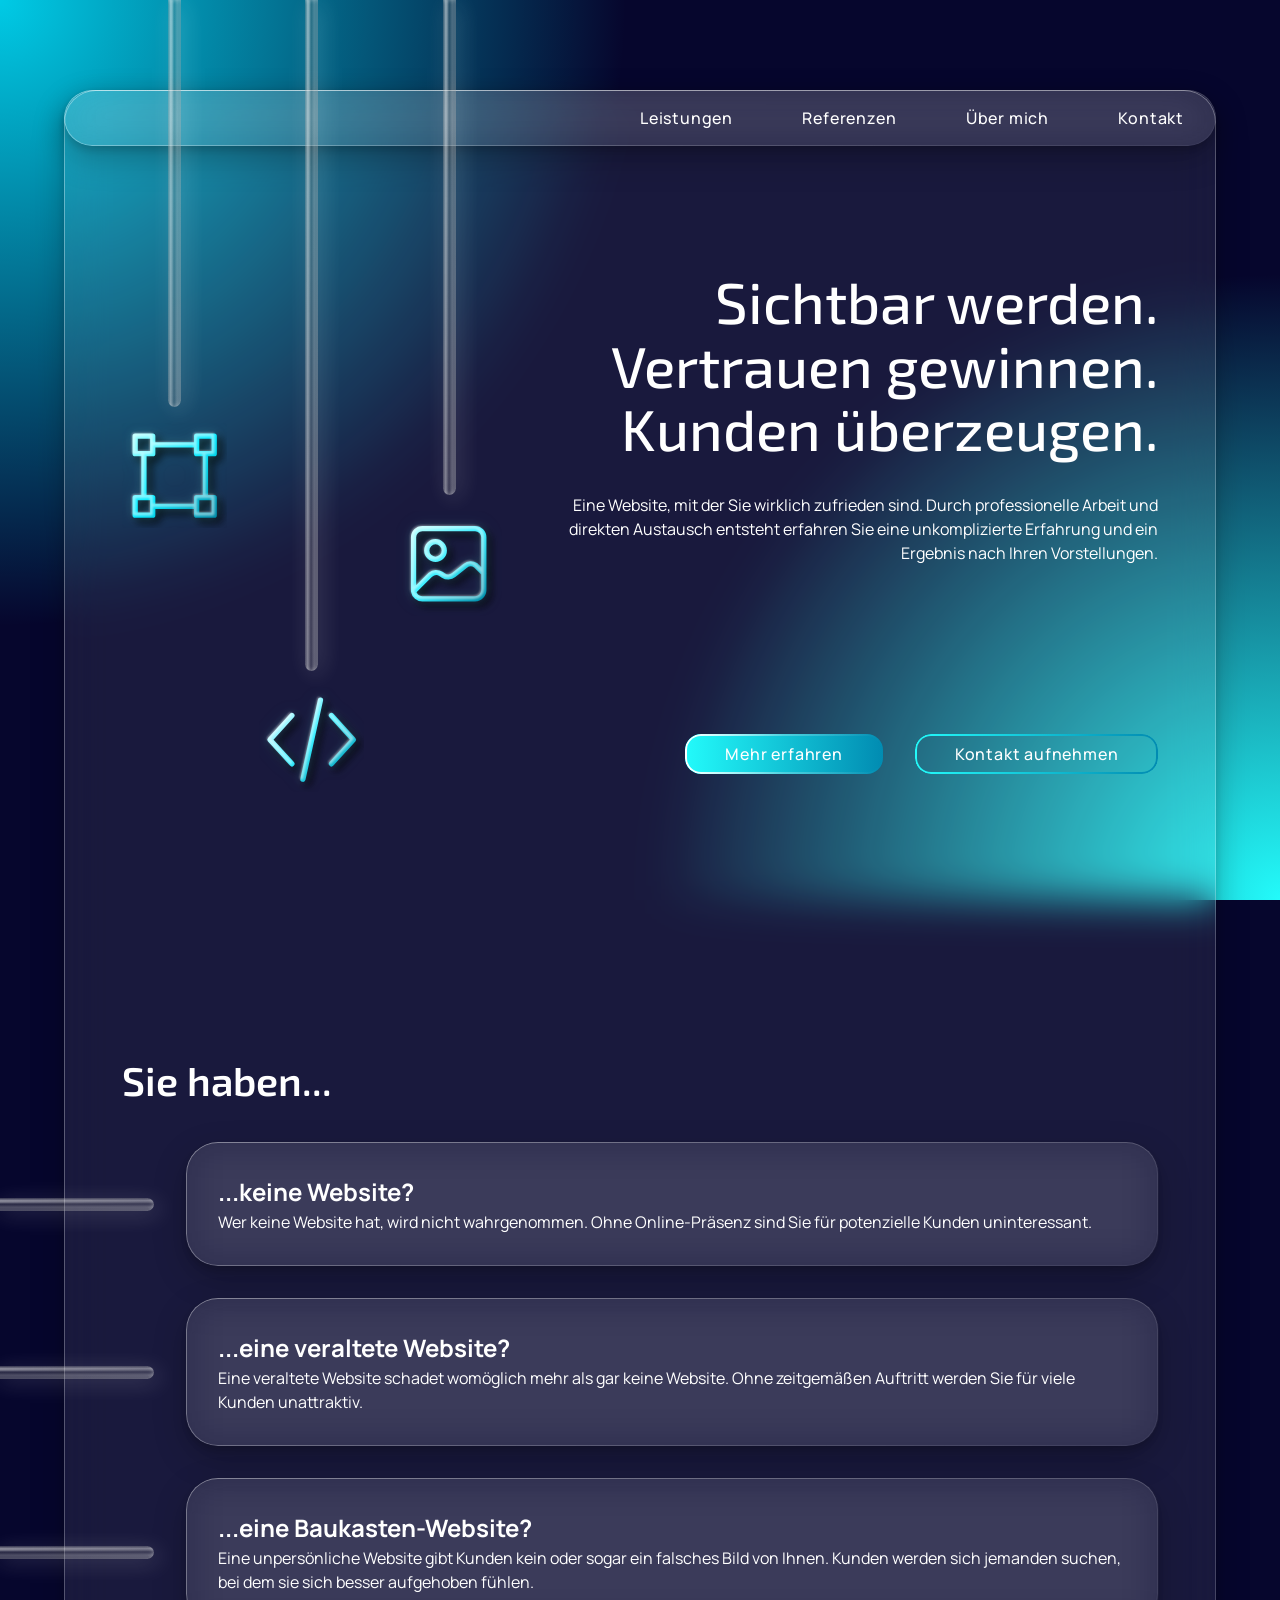
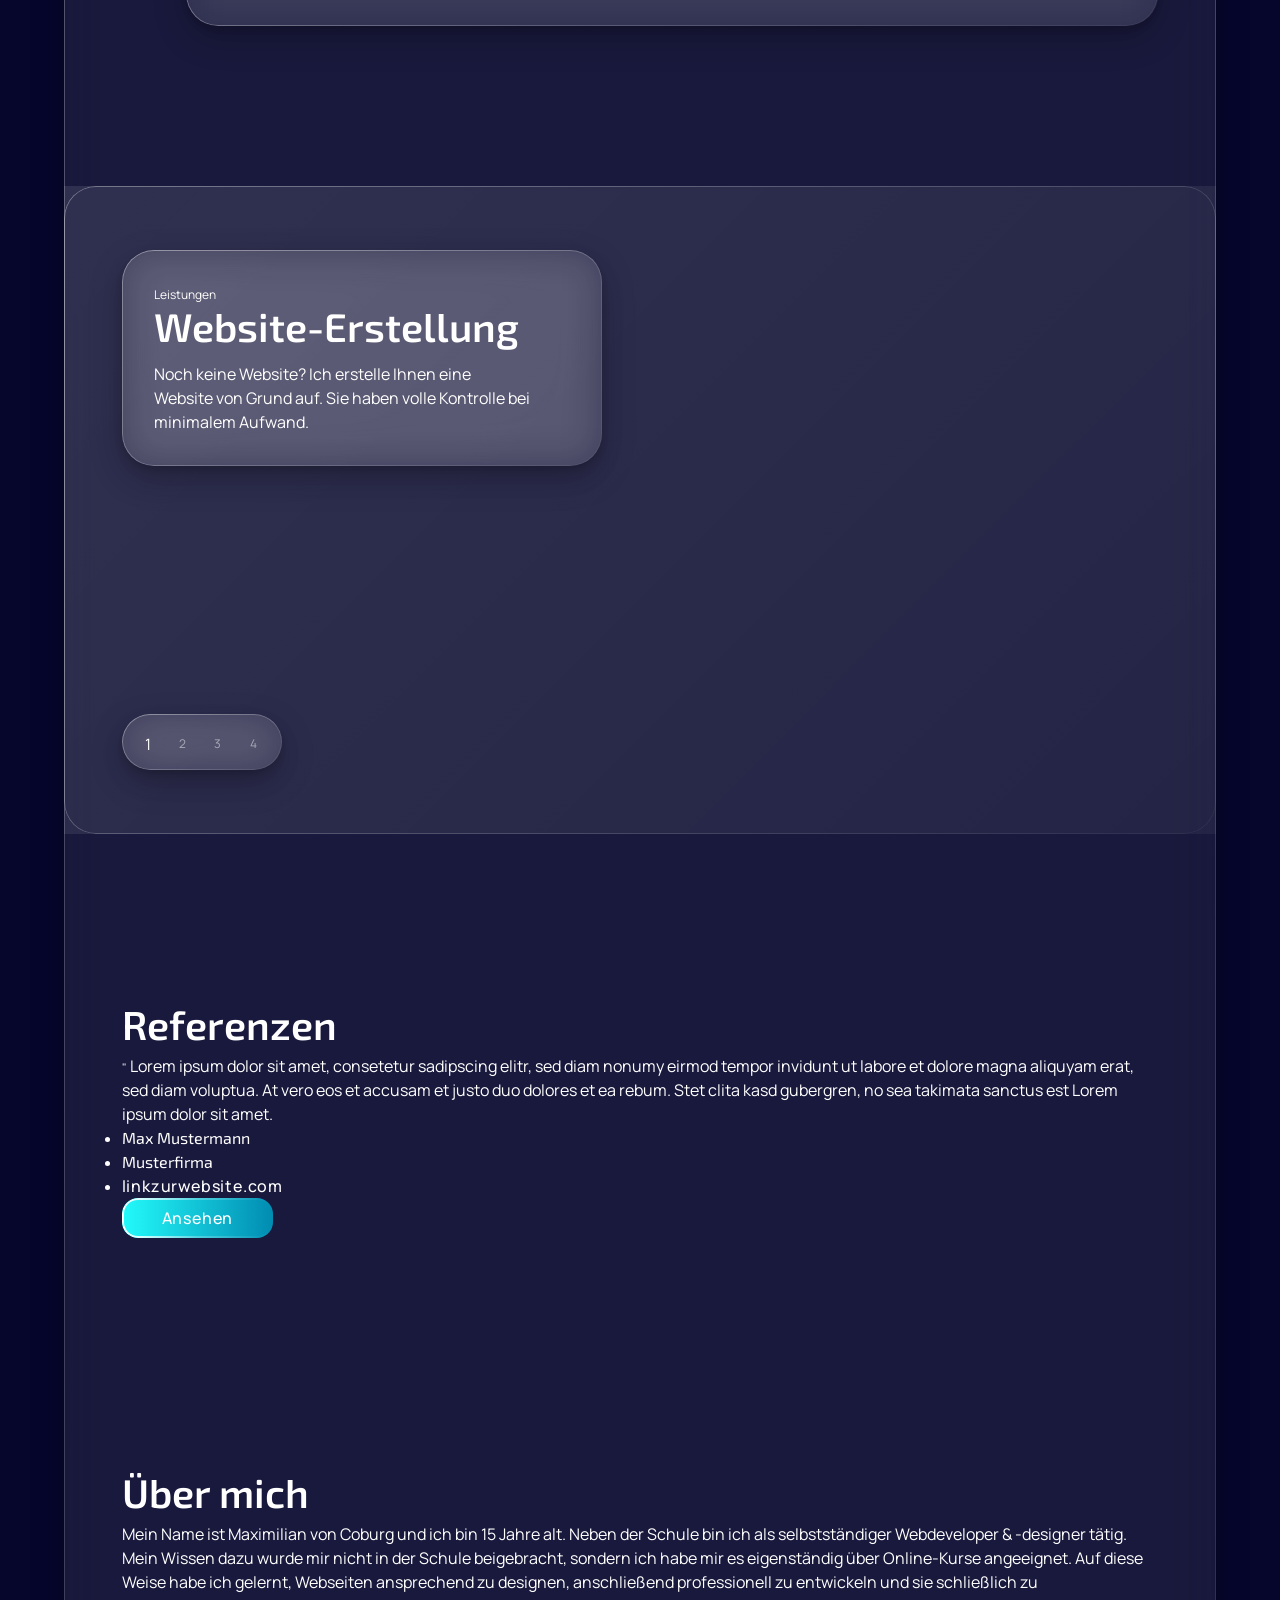
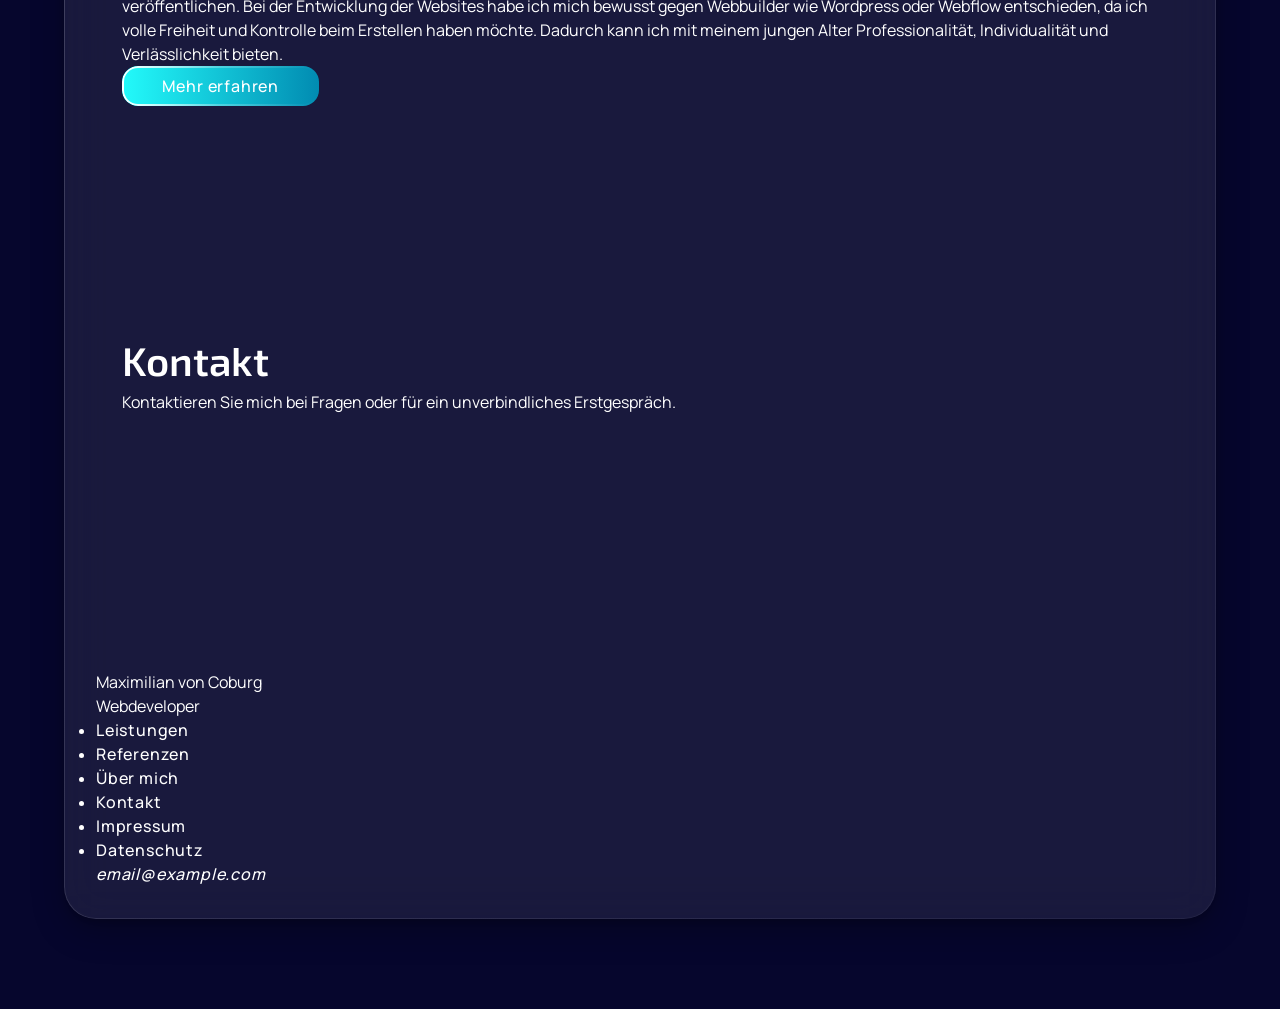
==== index.html @ 0cea4eef "refined services design" ====
<!DOCTYPE html>
<html lang="de">
<head>
    <meta charset="UTF-8">
    <meta name="viewport" content="width=device-width, initial-scale=1.0">
    <title>Maximilian von Coburg | Webdeveloper</title>
    <link rel="stylesheet" href="./assets/css/style.css">

    <!-- Fonts -->
    <link rel="preconnect" href="https://fonts.googleapis.com">
    <link rel="preconnect" href="https://fonts.gstatic.com" crossorigin>
    <link href="https://fonts.googleapis.com/css2?family=Exo+2:ital,wght@0,100..900;1,100..900&family=Manrope:wght@200..800&display=swap" rel="stylesheet">
</head>
<body>
    <div class="glass-container body-container">
        <header class="glass-container">
            <nav>
                <ul class="navbar">
                    <li>
                        <a>Leistungen</a>
                    </li>
                    <li>
                        <a>Referenzen</a>
                    </li>
                    <li>
                        <a>Über mich</a>
                    </li>
                    <li>
                        <a>Kontakt</a>
                    </li>
                </ul>

                <button class="menu-toggle button-secondary">
                    ☰
                </button>
            </nav>
        </header>

        <main>
            <section id="hero" class="hero">
                <div class="hero-design">
                    <div class="hero-column column-1">
                        <div class="hanger-vertical"></div>
                        <div class="hero-item">
                            <!-- Bounding Box Icon -->
                            <svg xmlns="http://www.w3.org/2000/svg" viewBox="0 0 24 24" fill="none" width="24" height="24" class="hero-svg">
                                <defs>
                                    <linearGradient id="iconGradient-1"
                                        x1="0%"
                                        y1="0%"
                                        x2="100%"
                                        y2="100%"
                                    >
                                        <stop offset="0%" stop-color="hsl(180 100% 80%)" />
                                        <stop offset="50%" stop-color="hsl(185 100% 50%)" />
                                        <stop offset="100%" stop-color="hsl(190 100% 33.3%)" />
                                    </linearGradient>
                                </defs>

                                <path class="hero-svg-shadow"
                                    d="M3 3H7V7H3ZM17 3H21V7H17ZM17 17H21V21H17ZM3 17H7V21H3ZM7 5H17M19 7V17M17 19H7M5 17V7" 
                                    stroke="currentColor" 
                                    stroke-width="1" 
                                    stroke-linecap="round" 
                                    stroke-linejoin="round"
                                />
                                <path class="hero-svg-main"
                                    d="M3 3H7V7H3ZM17 3H21V7H17ZM17 17H21V21H17ZM3 17H7V21H3ZM7 5H17M19 7V17M17 19H7M5 17V7" 
                                    stroke="currentColor" 
                                    stroke-width="1" 
                                    stroke-linecap="round" 
                                    stroke-linejoin="round"
                                />
                                <path class="hero-svg-highlight"
                                    d="M3 3H7V7H3ZM17 3H21V7H17ZM17 17H21V21H17ZM3 17H7V21H3ZM7 5H17M19 7V17M17 19H7M5 17V7" 
                                    stroke="currentColor" 
                                    stroke-width="1" 
                                    stroke-linecap="round" 
                                    stroke-linejoin="round"
                                />
                            </svg>

                            <div class="item-tooltip">
                                <p>Professionell entworfen</p>
                            </div>
                        </div>
                    </div>

                    <div class="hero-column column-2">
                        <div class="hanger-vertical"></div>
                        <div class="hero-item">
                            <!-- Code Icon -->
                            <svg viewBox="0 0 24 24" fill="none" xmlns="http://www.w3.org/2000/svg" class="hero-svg">
                                <defs>
                                    <linearGradient id="iconGradient-2"
                                        x1="0%"
                                        y1="0%"
                                        x2="100%"
                                        y2="100%"
                                    >
                                        <stop offset="0%" stop-color="hsl(180 100% 100%)" />
                                        <stop offset="50%" stop-color="hsl(185 100% 60%)" />
                                        <stop offset="100%" stop-color="hsl(190 100% 33.3%)" />
                                    </linearGradient>
                                </defs>

                                <path class="hero-svg-shadow"
                                    d="M16.5 17.5L21.5 12L16.5 6.5M7.5 6.5L2.5 12L7.5 17.5M14 3L10 21"
                                    stroke="currentColor"
                                    stroke-width="1"
                                    stroke-linecap="round"
                                    stroke-linejoin="round"
                                />
                                <path class="hero-svg-main"
                                    d="M16.5 17.5L21.5 12L16.5 6.5M7.5 6.5L2.5 12L7.5 17.5M14 3L10 21"
                                    stroke="currentColor"
                                    stroke-width="1"
                                    stroke-linecap="round"
                                    stroke-linejoin="round"
                                />
                                <path class="hero-svg-highlight"
                                    d="M16.5 17.5L21.5 12L16.5 6.5M7.5 6.5L2.5 12L7.5 17.5M14 3L10 21"
                                    stroke="currentColor"
                                    stroke-width="1"
                                    stroke-linecap="round"
                                    stroke-linejoin="round"
                                />
                            </svg>

                            <div class="item-tooltip">
                                <p>Individuell entwickelt</p>
                            </div>
                        </div>
                    </div>
                    
                    <div class="hero-column column-3">
                        <div class="hanger-vertical"></div>
                        <div class="hero-item">
                            <!-- Image Icon -->
                            <svg viewBox="0 0 24 24" fill="none" xmlns="http://www.w3.org/2000/svg" class="hero-svg">
                                <defs>
                                    <linearGradient id="iconGradient-3"
                                        x1="0%"
                                        y1="0%"
                                        x2="100%"
                                        y2="100%"
                                    >
                                        <stop offset="0%" stop-color="hsl(180 100% 85%)" />
                                        <stop offset="50%" stop-color="hsl(185 100% 60%)" />
                                        <stop offset="100%" stop-color="hsl(190 100% 33.3%)" />
                                    </linearGradient>
                                </defs>

                                <path class="hero-svg-shadow"
                                    d="M4.02693 18.329C4.18385 19.277 5.0075 20 6 20H18C19.1046 20 20 19.1046 20 18V14.1901M4.02693 18.329C4.00922 18.222 4 18.1121 4 18V6C4 4.89543 4.89543 4 6 4H18C19.1046 4 20 4.89543 20 6V14.1901M4.02693 18.329L7.84762 14.5083C8.52765 13.9133 9.52219 13.8482 10.274 14.3494L10.7832 14.6888C11.5078 15.1719 12.4619 15.1305 13.142 14.5865L15.7901 12.4679C16.4651 11.9279 17.4053 11.8856 18.1228 12.3484C18.2023 12.3997 18.2731 12.4632 18.34 12.5302L20 14.1901M11 9C11 10.1046 10.1046 11 9 11C7.89543 11 7 10.1046 7 9C7 7.89543 7.89543 7 9 7C10.1046 7 11 7.89543 11 9Z"
                                    stroke="currentColor"
                                    stroke-width="1"
                                    stroke-linecap="round"
                                    stroke-linejoin="round"
                                />

                                <path class="hero-svg-main"
                                    d="M4.02693 18.329C4.18385 19.277 5.0075 20 6 20H18C19.1046 20 20 19.1046 20 18V14.1901M4.02693 18.329C4.00922 18.222 4 18.1121 4 18V6C4 4.89543 4.89543 4 6 4H18C19.1046 4 20 4.89543 20 6V14.1901M4.02693 18.329L7.84762 14.5083C8.52765 13.9133 9.52219 13.8482 10.274 14.3494L10.7832 14.6888C11.5078 15.1719 12.4619 15.1305 13.142 14.5865L15.7901 12.4679C16.4651 11.9279 17.4053 11.8856 18.1228 12.3484C18.2023 12.3997 18.2731 12.4632 18.34 12.5302L20 14.1901M11 9C11 10.1046 10.1046 11 9 11C7.89543 11 7 10.1046 7 9C7 7.89543 7.89543 7 9 7C10.1046 7 11 7.89543 11 9Z"
                                    stroke="currentColor"
                                    stroke-width="1"
                                    stroke-linecap="round"
                                    stroke-linejoin="round"
                                />

                                <path class="hero-svg-highlight"
                                    d="M4.02693 18.329C4.18385 19.277 5.0075 20 6 20H18C19.1046 20 20 19.1046 20 18V14.1901M4.02693 18.329C4.00922 18.222 4 18.1121 4 18V6C4 4.89543 4.89543 4 6 4H18C19.1046 4 20 4.89543 20 6V14.1901M4.02693 18.329L7.84762 14.5083C8.52765 13.9133 9.52219 13.8482 10.274 14.3494L10.7832 14.6888C11.5078 15.1719 12.4619 15.1305 13.142 14.5865L15.7901 12.4679C16.4651 11.9279 17.4053 11.8856 18.1228 12.3484C18.2023 12.3997 18.2731 12.4632 18.34 12.5302L20 14.1901M11 9C11 10.1046 10.1046 11 9 11C7.89543 11 7 10.1046 7 9C7 7.89543 7.89543 7 9 7C10.1046 7 11 7.89543 11 9Z"
                                    stroke="currentColor"
                                    stroke-width="1"
                                    stroke-linecap="round"
                                    stroke-linejoin="round"
                                />
                            </svg>

                            <div class="item-tooltip">
                                <p>Greifbar verkörpert</p>
                            </div>
                        </div>
                    </div>
                </div>
                
                <div class="hero-content">
                    <div class="hero-headlines">
                        <h1>
                            Sichtbar werden.<br>
                            Vertrauen gewinnen.<br>
                            Kunden überzeugen.
                        </h1>

                        <p>
                            Eine Website, mit der Sie wirklich zufrieden sind. Durch professionelle Arbeit und direkten Austausch entsteht erfahren Sie eine unkomplizierte Erfahrung und ein Ergebnis nach Ihren Vorstellungen.
                        </p>
                    </div>

                    <div class="hero-cta">
                        <button class="button-primary">Mehr erfahren</button>
                        <button class="button-secondary">Kontakt aufnehmen</button>
                    </div>
                </div>
            </section>

            <section id="problems" class="problems">
                <div>
                    <div class="problems-headlines">
                        <h2>Sie haben...</h2>
                    </div>

                    <div class="problems-list">
                        <div class="problem glass-container">
                            <div class="hanger-horizontal"></div>
                            <div>
                                <h3>...keine Website?</h3>
                                <p>
                                    Wer keine Website hat, wird nicht wahrgenommen. Ohne Online-Präsenz sind Sie für potenzielle Kunden uninteressant.
                                </p>
                            </div>
                        </div>
                        <div class="problem glass-container">
                            <div class="hanger-horizontal"></div>
                            <div>
                                <h3>...eine veraltete Website?</h3>
                                <p>
                                    Eine veraltete Website schadet womöglich mehr als gar keine Website. Ohne zeitgemäßen Auftritt werden Sie für viele Kunden unattraktiv.
                                </p>
                            </div>
                        </div>
                        <div class="problem glass-container">
                            <div class="hanger-horizontal"></div>
                            <div>
                                <h3>...eine Baukasten-Website?</h3>
                                <p>
                                    Eine unpersönliche Website gibt Kunden kein oder sogar ein falsches Bild von Ihnen. Kunden werden sich jemanden suchen, bei dem sie sich besser aufgehoben fühlen.
                                </p>
                            </div>
                        </div>
                    </div>
                </div>
            </section>

            <section class="services">
                <div class="bg-slide service-1"></div>
                
                <div class="bg-slide service-2"></div>
                <div class="bg-slide service-3"></div>
                <div class="bg-slide service-4"></div>
                <!-- weitere slides... -->

                <div class="bg-overlay"></div>

                <div class="services-content glass-container">
                    <span class="services-subtitle">Leistungen</span>
                    <h2 class="services-title">Website-Erstellung</h2>
                    <p class="services-info">
                        Noch keine Website? Ich erstelle Ihnen eine Website von Grund auf. Sie haben volle Kontrolle bei minimalem Aufwand.
                    </p>
                </div>

                <div class="services-buttons glass-container">
                    <button class="btn-service-1 current-service">
                        <span>1</span>
                    </button>

                    <button class="btn-service-2">
                        <span>2</span>
                    </button>

                    <button class="btn-service-3">
                        <span>3</span>
                    </button>

                    <button class="btn-service-4">
                        <span>4</span>
                    </button>
                </div>
            </section>

            <section id="references">
                <div>
                    <div class="headlines">
                        <h2>Referenzen</h2>
                    </div>

                    <div class="list">
                        <div class="item">
                            <div class="review">
                                <div>
                                    <div class="content">
                                        <p>
                                            <span>"</span>
                                            Lorem ipsum dolor sit amet, consetetur sadipscing elitr, sed diam nonumy eirmod tempor invidunt ut labore et dolore magna aliquyam erat, sed diam voluptua. At vero eos et accusam et justo duo dolores et ea rebum. Stet clita kasd gubergren, no sea takimata sanctus est Lorem ipsum dolor sit amet.
                                        </p>

                                        <ul>
                                            <li>Max Mustermann</li>
                                            <li>Musterfirma</li>
                                            <li><a>linkzurwebsite.com</a></li>
                                        </ul>
                                    </div>

                                    <div class="skip-buttons"></div>
                                </div>
                            </div>

                            <div class="showcase">
                                <div class="images"></div>
                                <div class="cta-section">
                                    <button class="button-primary">Ansehen</button>
                                </div>
                            </div>
                        </div>
                    </div>
                </div>
            </section>

            <section id="about">
                <div>
                    <div class="content">
                        <div class="text">
                            <h2>Über mich</h2>
                            <p>
                                Mein Name ist Maximilian von Coburg und ich bin 15 Jahre alt. Neben der Schule bin ich als selbstständiger Webdeveloper & -designer tätig. Mein Wissen dazu wurde mir nicht in der Schule beigebracht, sondern ich habe mir es eigenständig über Online‑Kurse angeeignet. Auf diese Weise habe ich gelernt, Webseiten ansprechend zu designen, anschließend professionell zu entwickeln und sie schließlich zu veröffentlichen. Bei der Entwicklung der Websites habe ich mich bewusst gegen Webbuilder wie Wordpress oder Webflow entschieden, da ich volle Freiheit und Kontrolle beim Erstellen haben möchte. Dadurch kann ich mit meinem jungen Alter Professionalität, Individualität und Verlässlichkeit bieten.
                            </p>
                        </div>

                        <div class="cta-section">
                            <button class="button-primary">Mehr erfahren</button>
                        </div>
                    </div>

                    <div class="image"></div>
                </div>
            </section>

            <section id="contact">
                <div>
                    <div class="headlines">
                        <h2>Kontakt</h2>
                        <p>
                            Kontaktieren Sie mich bei Fragen oder für ein unverbindliches Erstgespräch.
                        </p>
                    </div>

                    <div class="form"></div>
                </div>
            </section>
        </main>

        <footer>
            <div class="info">
                <p>Maximilian von Coburg</p>
                <p>Webdeveloper</p>
            </div>

            <div class="nav">
                <ul>
                    <li>
                        <a>Leistungen</a>
                    </li>
                    <li>
                        <a>Referenzen</a>
                    </li>
                    <li>
                        <a>Über mich</a>
                    </li>
                    <li>
                        <a>Kontakt</a>
                    </li>
                </ul>
            </div>

            <div class="legal">
                <ul>
                    <li>
                        <a>Impressum</a>
                    </li>
                    <li>
                        <a>Datenschutz</a>
                    </li>
                </ul>
            </div>

            <address>
                <a>email@example.com</a>
            </address>
        </footer>
    </div>
</body>
</html>
---- assets/css/style.css ----
/* CSS RESET */

/* 1. Use a more-intuitive box-sizing model */
*, *::before, *::after {
  box-sizing: border-box;
}

/* 2. Remove default margin & padding*/
* {
  margin: 0;
  padding: 0;
}

/* 3. Enable keyword animations */
@media (prefers-reduced-motion: no-preference) {
  html {
    interpolate-size: allow-keywords;
  }
}

body {
  /* 4. Increase line-height */
  line-height: 1.5;
  /* 5. Improve text rendering */
  -webkit-font-smoothing: antialiased;
}

/* 6. Improve media defaults */
img, picture, video, canvas, svg {
  display: block;
  max-width: 100%;
}

/* 7. Inherit fonts for form controls */
input, button, textarea, select {
  font: inherit;
}

/* 8. Avoid text overflows */
p, h1, h2, h3, h4, h5, h6 {
  overflow-wrap: break-word;
}

/* 9. Improve line wrapping */
p {
  text-wrap: pretty;
}
h1, h2, h3, h4, h5, h6 {
  text-wrap: balance;
}

/*
  10. Create a root stacking context
*/
#root, #__next {
  isolation: isolate;
}

/* ----------------------------------------------------------------- */

/* VARIABLES */

:root {
    /* Colors */
    --color-base-dark: hsla(240, 76%, 10%, 100%);
    --color-base-middle: hsla(0, 0%, 75%, 100%);
    --color-base-bright: hsla(0, 0%, 100%, 100%);
    --accent-gradient: linear-gradient(90deg, hsla(180, 96%, 56%, 100%), hsla(193, 99%, 35%, 100%));
    --accent-bright: hsla(180, 96%, 56%, 100%);
    --accent-dark: hsla(187, 100%, 45%, 100%);

    /* Typography */
    --anchor-font: "Exo 2", sans-serif;
    --secondary-font: "Manrope", sans-serif;
}

/* GLOBAL STYLES */

/* Typography */

h1 {
    font-family: var(--anchor-font);
    font-size: 4.5rem;
    font-weight: 500;
    color: var(--color-base-bright);

    line-height: 0.9;
}

h2 {
    font-family: var(--anchor-font);
    font-size: 2.5rem;
    font-weight: 600;
    color: var(--color-base-bright);
}

h3 {
    font-family: var(--secondary-font);
    font-size: 1.5rem;
    font-weight: 700;
    color: var(--color-base-bright);
}

h4 {
    font-family: var(--secondary-font);
    font-size: 1.5rem;
    font-weight: 600;
    color: var(--color-base-bright);
}

h5 {
    font-family: var(--secondary-font);
    font-size: 1.25rem;
    font-weight: 600;
    color: var(--color-base-bright);
}

h6 {
    font-family: var(--secondary-font);
    font-size: 1.25rem;
    font-weight: 500;
    color: var(--color-base-bright);
}

p {
    font-family: var(--secondary-font);
    font-size: 1rem;
    font-weight: 400;
    color: var(--color-base-bright);
}

span {
  font-family: var(--secondary-font);
  font-size: 0.75rem;
  font-weight: 400;
  color: var(--color-base-bright);
}

a {
  font-family: var(--secondary-font);
  font-size: 1rem;
  font-weight: 500;
  letter-spacing: 0.05rem;
  color: var(--color-base-bright);
  cursor: pointer;

  display: inline-block;
  transition: all 0.75s ease;
}

a:hover {
  color: var(--accent-bright);
  transform: translateY(-0.1rem);
}

a:active {
  transition: all 0.05s;

  filter: brightness(0.9);
}

button {
    font-family: var(--secondary-font);
    font-size: 1rem;
    font-weight: 500;
    letter-spacing: 0.05rem;
    color: var(--color-base-bright);
    cursor: pointer;
}

ul, ol, li {
  font-family: var(--anchor-font);
  font-size: 1rem;
  font-weight: 400;
  color: var(--color-base-bright);
}

/* Buttons */

.button-primary {
  position: relative;
  overflow: hidden;
  border: none;

  padding: 0.5rem 2.5rem;
  border-radius: 1rem;
  background: var(--accent-gradient);

  transition: all 0.75s ease;
}

.button-primary::before {
  content: "";
  position: absolute;
  inset: 0;
  border-radius: inherit;

  padding: 0.125rem;
  background: linear-gradient(90deg, hsla(0, 0%, 100%, 100%), hsla(0, 0%, 100%, 25%), hsla(0, 0%, 100%, 0%));
  background-size: 100% 100%;

  transition: background-size 0.75s ease;

  -webkit-mask:
            linear-gradient(#fff 0 0) content-box,
            linear-gradient(#fff 0 0);
  mask:
            linear-gradient(#fff 0 0) content-box,
            linear-gradient(#fff 0 0);

  -webkit-mask-composite: xor;
  mask-composite: exclude;
}

.button-primary:hover {
  filter: brightness(1.1);
  transform: translateY(-0.1rem);
}

.button-primary:hover::before {
  background-size: 500% 500%;
}

.button-primary:active {
  transition: all 0.05s;

  filter: brightness(0.9);
}

.button-secondary {
  position: relative;
  overflow: hidden;
  border: none;
  background: transparent;

  padding: 0.5rem 2.5rem;
  border-radius: 1rem;

  transition: all 0.75s ease;
}

.button-secondary::before {
  content: "";
  position: absolute;
  inset: 0;
  border-radius: inherit;

  padding: 0.125rem;
  background: var(--accent-gradient);

  transition: background-size 0.75s ease;

  -webkit-mask:
            linear-gradient(#fff 0 0) content-box,
            linear-gradient(#fff 0 0);
  mask:
            linear-gradient(#fff 0 0) content-box,
            linear-gradient(#fff 0 0);

  -webkit-mask-composite: xor;
  mask-composite: exclude;
}

.button-secondary::after {
  content: "";
  position: absolute;
  inset: 0;
  border-radius: inherit;

  background: var(--accent-gradient);

  transform: scaleX(0);
  transform-origin: left;

  transition: transform 0.75s ease;

  z-index: -1;
}

.button-secondary:hover {
  filter: brightness(1.1);
  transform: translateY(-0.1rem);
}

.button-secondary:hover:after {
  transform: scaleX(1);
}

.button-secondary:active {
  transition: all 0.05s;

  filter: brightness(0.9);
}

/* Design Elements */

.hanger-vertical {
  border-radius: 999rem 999rem 999rem 999rem;

  background:
    linear-gradient(
        to right,
        hsla(0, 0%, 100%, 0.08) 0%,
        hsla(0, 0%, 100%, 0.45) 20%,
        hsla(0, 0%, 100%, 0.12) 45%,
        hsla(0, 0%, 100%, 0.3) 70%,
        hsla(0, 0%, 100%, 0.08) 100%
    ),
    linear-gradient(
      to bottom,
      hsla(0, 0%, 0%, 0.2),
      hsla(0, 0%, 25%, 0.2)
    );
    

  backdrop-filter: blur(12px);

  box-shadow:
    inset 0 0 0.25rem hsla(0, 0%, 100%, 0.35),
    inset -0.15rem 0 0.3rem hsla(0, 0%, 100%, 0.15),
    0.25rem 0.25rem 1.5rem hsla(0, 0%, 100%, 0.2);

  transform:
    translateZ(40px)
    rotateY(-8deg);

  opacity: 0.9;
}

.hanger-vertical::before {
  content: "";

  position: absolute;
  top: 0;
  left: 18%;

  width: 18%;
  height: 100%;

  border-radius: inherit;

  background:
    linear-gradient(
      to bottom,
      hsla(0, 0%, 100%, 0.4),
      hsla(0, 0%, 100%, 0.05)
    );

  filter: blur(1px);
}

.hanger-horizontal {
  border-radius: 999rem 999rem 999rem 999rem;

  background:
    linear-gradient(
      to bottom,
      hsla(0, 0%, 100%, 0.08) 0%,
      hsla(0, 0%, 100%, 0.45) 20%,
      hsla(0, 0%, 100%, 0.12) 45%,
      hsla(0, 0%, 100%, 0.3) 70%,
      hsla(0, 0%, 100%, 0.08) 100%
    ),
    linear-gradient(
      to right,
      hsla(0, 0%, 0%, 0.2),
      hsla(0, 0%, 25%, 0.2)
    );

  backdrop-filter: blur(12px);

  box-shadow:
    inset 0 0 0.25rem hsla(0, 0%, 100%, 0.35),
    inset 0 -0.15rem 0.3rem hsla(0, 0%, 100%, 0.15),
    0.25rem 0.25rem 1.5rem hsla(0, 0%, 100%, 0.2);

  transform:
    translateZ(40px)
    rotateX(8deg);

  opacity: 0.9;
}

.hanger-horizontal::before {
  content: "";

  position: absolute;
  top: 18%;
  left: 0;

  width: 100%;
  height: 18%;

  border-radius: inherit;

  background:
    linear-gradient(
      to right,
      hsla(0, 0%, 100%, 0.4),
      hsla(0, 0%, 100%, 0.05)
    );

  filter: blur(1px);
}

.glass-container {
  position: relative;
  overflow: visible;

  border-radius: 2rem;

  background-color: hsla(0, 0%, 100%, 0.08);

  backdrop-filter: blur(20px);
  -webkit-backdrop-filter: blur(20px);

  box-shadow: 
    0 4px 8px hsla(0, 0%, 0%, 0.15),
    0 12px 32px hsla(0, 0%, 0%, 0.25),
    inset 0 1px hsla(0, 0%, 100%, 0.1);
}

.glass-container::before {
  content: "";
  position: absolute;
  inset: 0;
  padding: 1px;

  border-radius: inherit;

  background: linear-gradient(
    135deg,
    rgba(255,255,255,0.35),
    rgba(255,255,255,0.05)
  );

  mask:
    linear-gradient(#000 0 0) content-box,
    linear-gradient(#000 0 0);
  -webkit-mask:
    linear-gradient(#000 0 0) content-box,
    linear-gradient(#000 0 0);

  -webkit-mask-composite: xor;
  mask-composite: exclude;

  pointer-events: none;
}

/* GENERAL DESIGN */

body {
  padding: 10dvh 4rem;

  background:
    radial-gradient(circle at top left, var(--accent-dark), transparent 40%),
    radial-gradient(circle at bottom right, var(--accent-bright), transparent 40%),
    var(--color-base-dark);
  background-attachment: fixed;
}

.body-container {
  max-width: 90rem;

  margin: auto;
}

/* HEADER */

header {
  position: absolute !important;
  top: 0;
  left: 0;

  width: 100%;
  padding: 0.5rem 2rem;

  display: flex;
  flex-wrap: wrap;
  justify-content: flex-end;
  align-items: center;
}

nav {
  display: flex;
  align-items: center;
  justify-content: flex-end;
  min-height: 2.5rem;
  min-width: 18rem;
  width: min(50%, 55rem);
  max-width: 60%;
  flex: 0 1 auto;
}

.navbar {
  list-style: none;

  width: 100%;

  display: flex;
  align-items: center;
  justify-content: space-between;
  gap: 1.5rem;
}

.menu-toggle {
  padding: 0;
  width: 2.5rem;
  height: 2.5rem;
  border-radius: 1.25rem;

  display: none;
}

/* SECTIONS */

section {
  width: 100%;
  padding: 4rem 5%;

  margin-bottom: 6rem;
}

/* Hero */

.hero {
  height: 90svh;
  max-height: 50rem;

  padding-top: 6rem;
  padding-bottom: 2rem;
}

.hero-content {
  max-width: 60%;
  height: 100%;

  margin-left: auto;

  display: flex;
  flex-direction: column;

  justify-content: space-around;
}

.hero-headlines {
  text-align: right;
}

.hero-headlines h1 {
  font-size: clamp(2rem, 4.5dvw, 4.5rem);
  line-height: 1.1;

  margin-bottom: 2rem;
}

.hero-cta {
  display: flex;
  justify-content: flex-end;
  gap: 2rem;
}

.hero-design {
  position: fixed;
  top: -10dvh;
  left: 0;
  margin-left: 5%;
  
  width: 33%;
  height: 100svh;
  max-height: 55rem;

  max-width: 35rem;

  display: flex;
  justify-content: space-between;
  gap: 2rem;

  align-items: flex-start;
}

.hero-column {
  flex: 1 1 2rem;

  max-width: 7.5rem;

  display: flex;
  flex-direction: column;
  align-items: center;
}

.column-1 {
  height: 60%;
}

.column-2 {
  height: 90%;
}

.column-3 {
  height: 70%;
}

.hero-column .hanger-vertical {
  flex: 1;

  width: 0.8rem;

  border-radius: 0 0 999rem 999rem;
}

.hero-item {
  position: relative;

  width: 100%;
  aspect-ratio: 1 / 1;

  margin-top: 1rem;
}

.hero-svg {
  height: 100%;
  width: auto;

  color: var(--accent-bright);
}

.hero-svg-main {
  stroke-width: 1.2;

  fill: none;

  filter: 
    drop-shadow(0 0 1px hsla(180, 100%, 75%, 0.2))
    drop-shadow(0 0 2px hsla(185, 100%, 35%, 0.1));
}

.column-1 .hero-svg-main {
  stroke: url(#iconGradient-1);
}

.column-2 .hero-svg-main {
  stroke: url(#iconGradient-2);
}

.column-3 .hero-svg-main {
  stroke: url(#iconGradient-3);
}

.hero-svg-shadow {
  stroke: hsla(0, 0%, 0%, 1);

  stroke-width: 1.2;
  
  transform: translate(0.0625rem, 0.0625rem);

  filter: blur(1px);

  fill: none;
}

.hero-svg-highlight {
  stroke: hsla(0, 0%, 100%, 0.5);

  filter: blur(0.2px);

  stroke-width: 0.75;

  transform: translate(-0.02rem, -0.02rem);

  fill: none;
}

.item-tooltip {
  opacity: 0;

  position: absolute;
  bottom: 2rem;
  left: 5rem;

  width: max-content;

  padding: 1rem;

  border-radius: 1rem;
  border: 1px solid hsla(0, 0%, 100%, 0.8);

  background-color: hsla(0, 0%, 0%, 0.8);

  transition: opacity 0.5s ease-out;
}

.item-tooltip p {
  font-family: monospace;
}

/* Hero Animations */

.column-1 {
  animation: float 4s ease-in-out infinite;

  z-index: 3;
}

.column-2 {
  animation: float 5s ease-in-out infinite;

  z-index: 2;
}

.column-3 {
  animation: float 3s ease-in-out infinite;

  z-index: 1;
}

@keyframes float {

    0% {
        transform: translateY(0px);
    }

    50% {
        transform: translateY(-15px);
    }

    100% {
        transform: translateY(0px);
    }

}

.hero-column:has(.hero-item:hover) {
  animation-play-state: paused;

  z-index: 100;
}

.hero-item svg {
  transition: transform 1s ease;
}

.hero-item:hover svg {
  transform:
    rotate3d(-2, 1.5, 0, 60deg)
    translate(-3rem, -3rem);
}

.hero-item:hover .item-tooltip {
  opacity: 1;

  transition: 1s ease 0.2s;
}

/* Problems */

.problems-headlines {
  margin-bottom: 2rem;
}

.problems-list {
  display: flex;
  flex-flow: column wrap;

  justify-content: space-between;
  gap: 2rem;

  margin-left: 4rem;
}

.problem {
  flex: 1 1 0;

  padding: 2rem;

  width: 100%;
}

.problem .hanger-horizontal {
  position: absolute;

  top: calc(50% - 0.4rem);
  left: -12rem;

  width: 10rem;
  height: 0.8rem;

  border-radius: 0 999rem 999rem 0;
}

/* Services */

.services {
  position: relative;

  border-radius: 2rem;

  /* overflow: hidden; */

  width: 100%;
  aspect-ratio: 16/9;

  display: flex;
  flex-direction: column;

  justify-content: space-between;
  align-items: flex-start;
}

.services::before {
  content: "";
  position: absolute;
  inset: 0;
  padding: 1px;

  border-radius: inherit;

  background: linear-gradient(
    135deg,
    hsla(0, 0%, 100%, 0.35),
    hsla(0, 0%, 100%, 0.05)
  );

  mask:
    linear-gradient(#000 0 0) content-box,
    linear-gradient(#000 0 0);
  -webkit-mask:
    linear-gradient(#000 0 0) content-box,
    linear-gradient(#000 0 0);

  -webkit-mask-composite: xor;
  mask-composite: exclude;

  pointer-events: none;
}

.bg-slide {
  position: absolute;
  inset: 0;

  z-index: -1;

  background-size: cover;
}

.service-1 {
  background-image: url(../images/services/website-erstellen-quer.png);

  transform: translateX(0);
}

.service-2 {
  background-image: url(../images/services/website-ueberarbeiten-quer.png);

  transform: translateX(100%);
}

.service-3 {
  background: red;

  transform: translateX(200%);
}

.service-4 {
  background: green;

  transform: translateX(300%);
}

.active-slide {
  opacity: 0.75;

  transform: translateX(0);
}

.bg-overlay {
  position: absolute;

  inset: 0;

  z-index: -1;

  background:
    linear-gradient(
      135deg,
      hsla(0, 0%, 100%, 0.1),
      hsla(0, 0%, 100%, 0.05)
    );
}

.services-content {
  padding: 2rem;

  width: 30rem;
}

.services-title {
  line-height: 1;

  margin-bottom: 1rem;
}

.services-buttons {
  width: 10rem;
  padding: 1rem;
  
  display: flex;
  justify-content: space-between;
}

.services-buttons button {
  border: none;
  background: none;

  padding: 0 0.5rem;

  opacity: 0.5;

  transition: opacity 0.2s ease;
}

.services-buttons button:hover {
  opacity: 1;
}

.current-service {
  opacity: 1 !important;

  transform: scale(1.3);
}  

/* FOOTER */

footer {
  width: 100%;
  padding: 6rem 2rem 2rem;
}
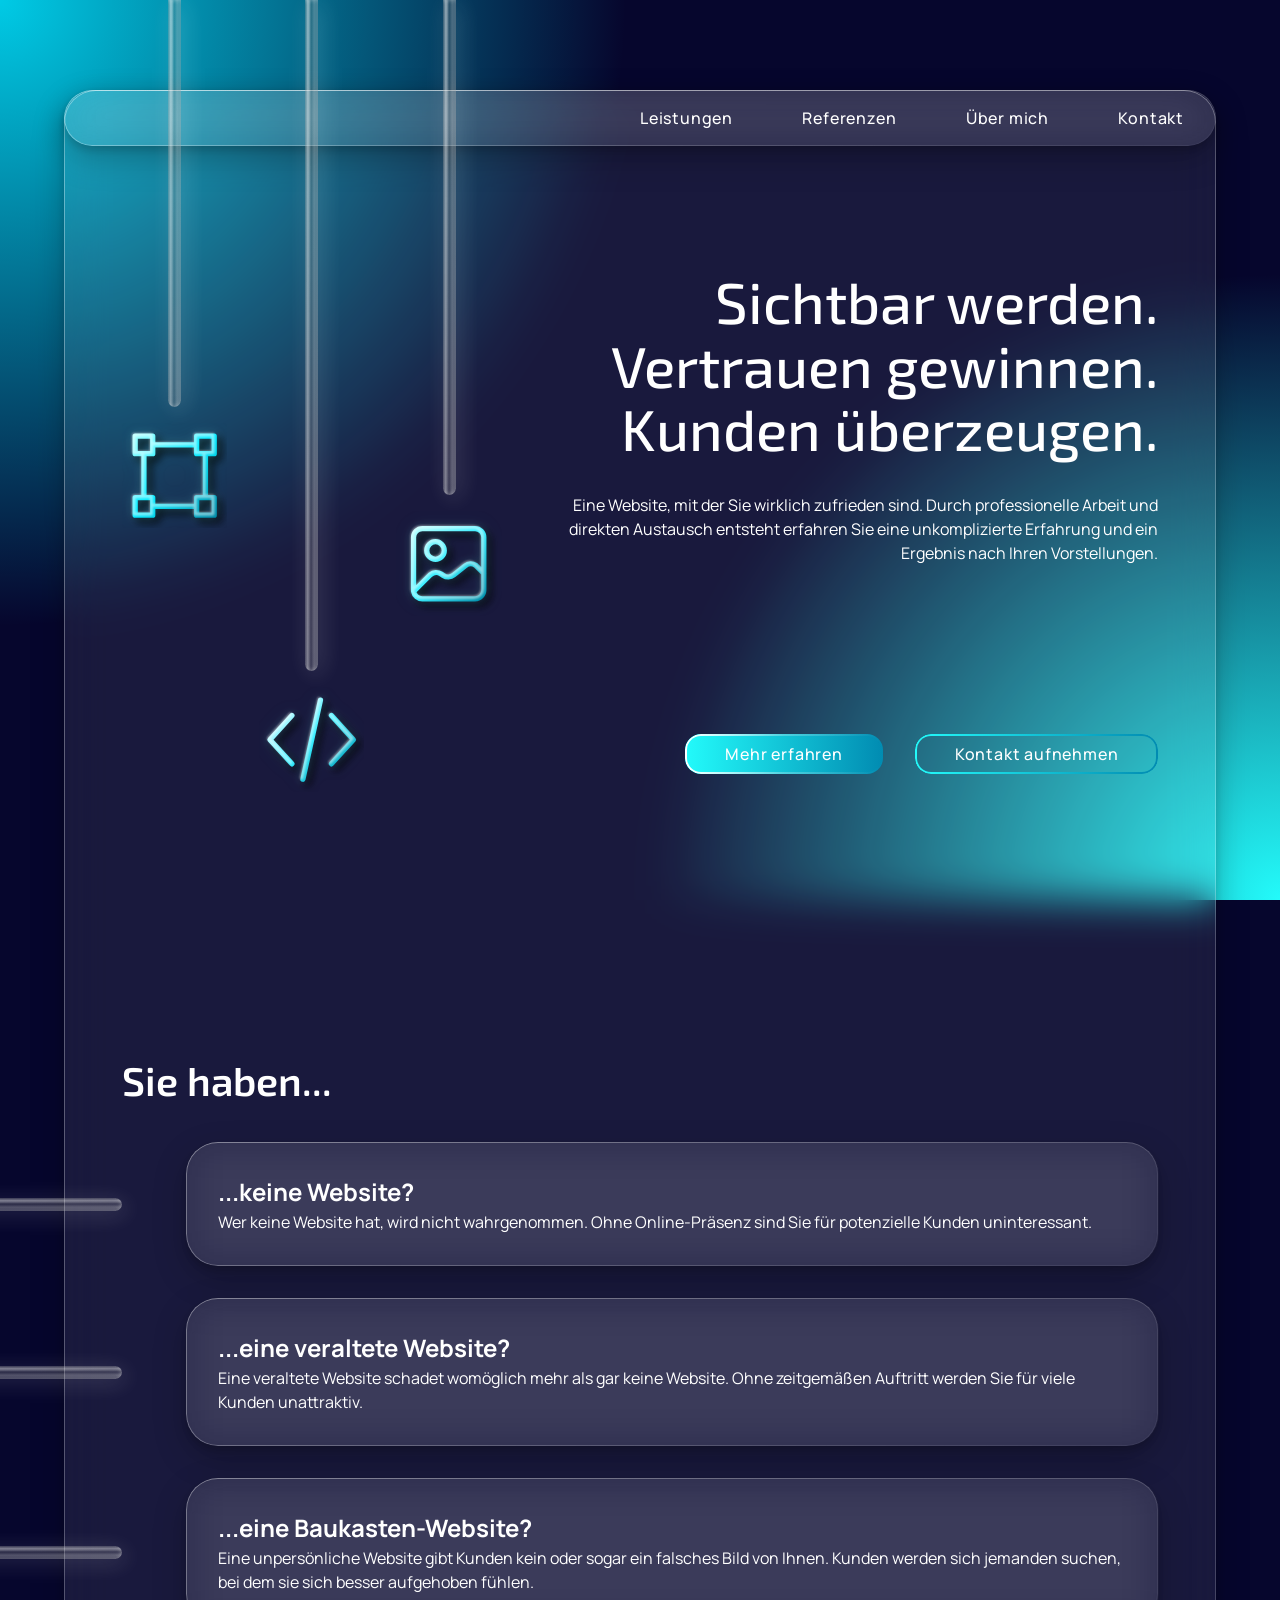
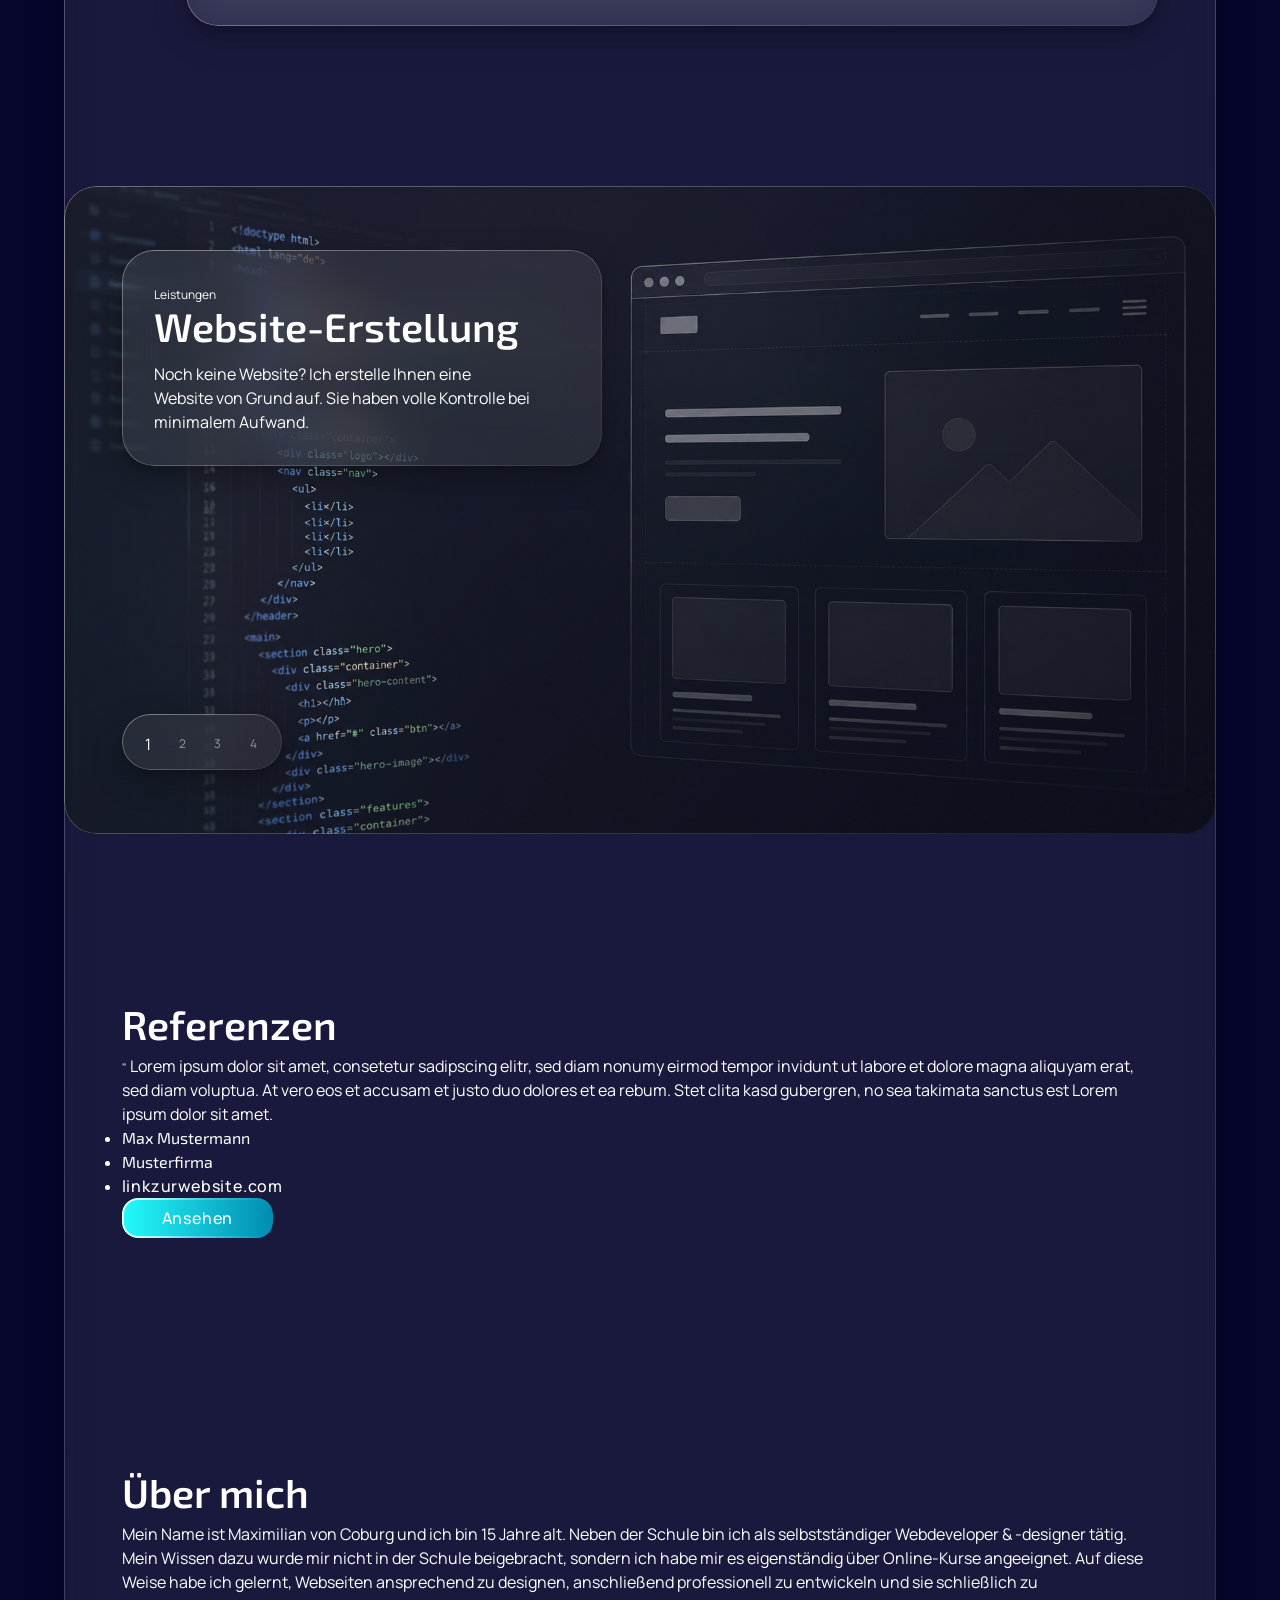
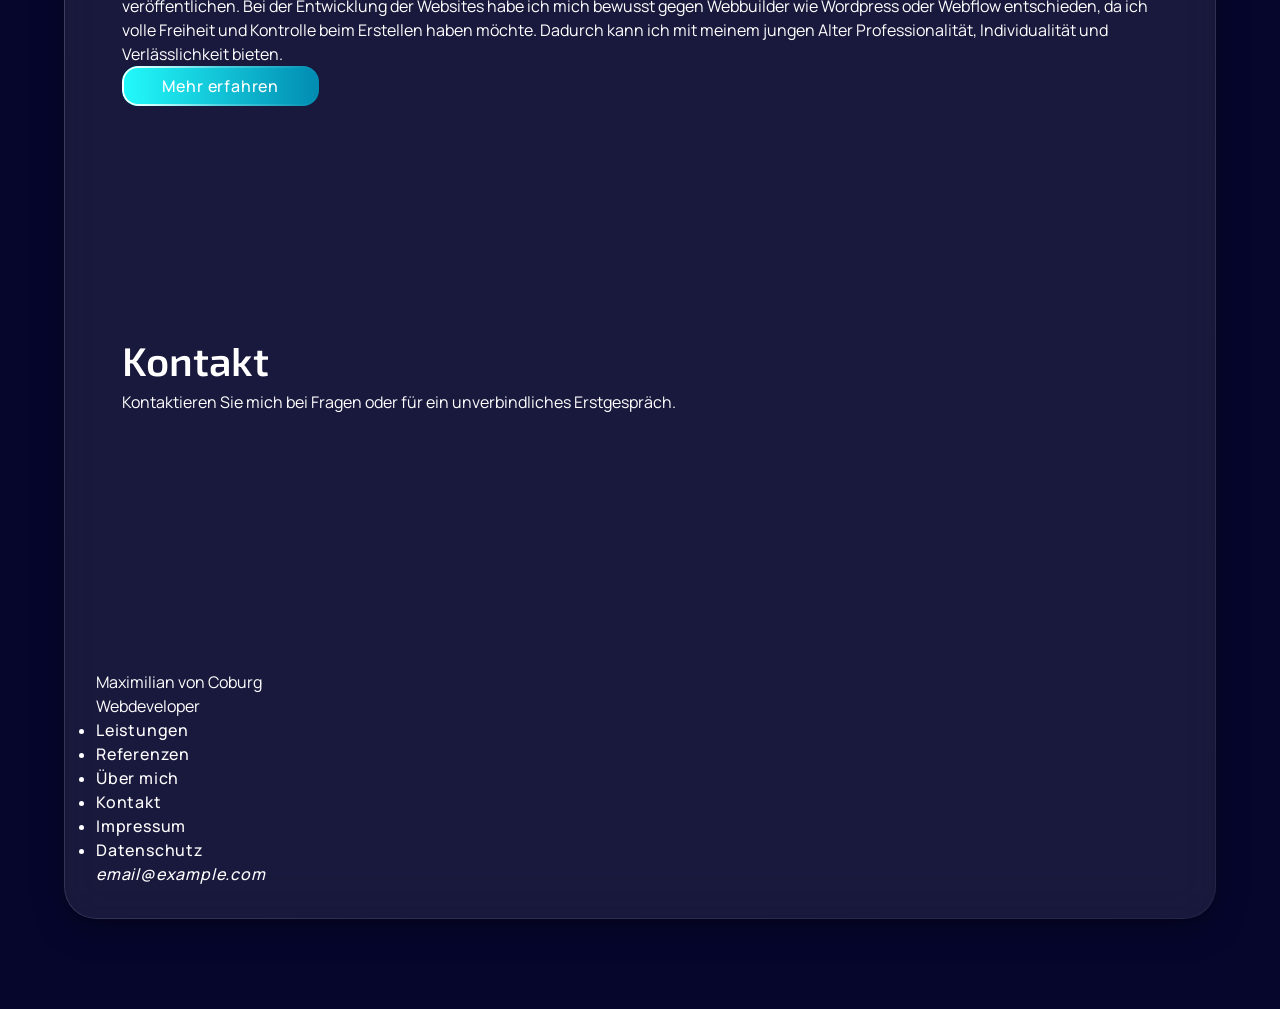
==== commit 5f4a87c4: "added service transitions" ====
--- a/index.html
+++ b/index.html
@@ -242,11 +242,10 @@
             </section>
 
             <section class="services">
-                <div class="bg-slide service-1"></div>
-                
-                <div class="bg-slide service-2"></div>
-                <div class="bg-slide service-3"></div>
-                <div class="bg-slide service-4"></div>
+                <div class="bg-slide service-1 active"></div>
+                <div class="bg-slide service-2 exit-right"></div>
+                <div class="bg-slide service-3 exit-right"></div>
+                <div class="bg-slide service-4 exit-right"></div>
                 <!-- weitere slides... -->
 
                 <div class="bg-overlay"></div>
@@ -388,5 +387,6 @@
             </address>
         </footer>
     </div>
-</body>
+
+    <script src="./assets/js/script.js"></script>
 </html>    
--- a/assets/css/style.css
+++ b/assets/css/style.css
@@ -780,9 +780,9 @@
   position: absolute;
 
   top: calc(50% - 0.4rem);
-  left: -12rem;
-
-  width: 10rem;
+  left: -30lvw;
+
+  width: calc(30lvw - 4rem);
   height: 0.8rem;
 
   border-radius: 0 999rem 999rem 0;
@@ -795,7 +795,7 @@
 
   border-radius: 2rem;
 
-  /* overflow: hidden; */
+  overflow: hidden;
 
   width: 100%;
   aspect-ratio: 16/9;
@@ -841,36 +841,44 @@
   z-index: -1;
 
   background-size: cover;
+
+  transition: transform 1s ease;
+}
+
+.previous {
+  opacity: 1 !important;
+}
+
+.active {
+  transform: translateX(0);
+
+  opacity: 1;
+}
+
+.exit-left {
+  transform: translateX(-100%);
+  opacity: 0;
+}
+
+.exit-right {
+  transform: translateX(100%);
+  opacity: 0;
 }
 
 .service-1 {
   background-image: url(../images/services/website-erstellen-quer.png);
-
-  transform: translateX(0);
 }
 
 .service-2 {
   background-image: url(../images/services/website-ueberarbeiten-quer.png);
-
-  transform: translateX(100%);
 }
 
 .service-3 {
   background: red;
-
-  transform: translateX(200%);
 }
 
 .service-4 {
   background: green;
-
-  transform: translateX(300%);
-}
-
-.active-slide {
-  opacity: 0.75;
-
-  transform: translateX(0);
 }
 
 .bg-overlay {
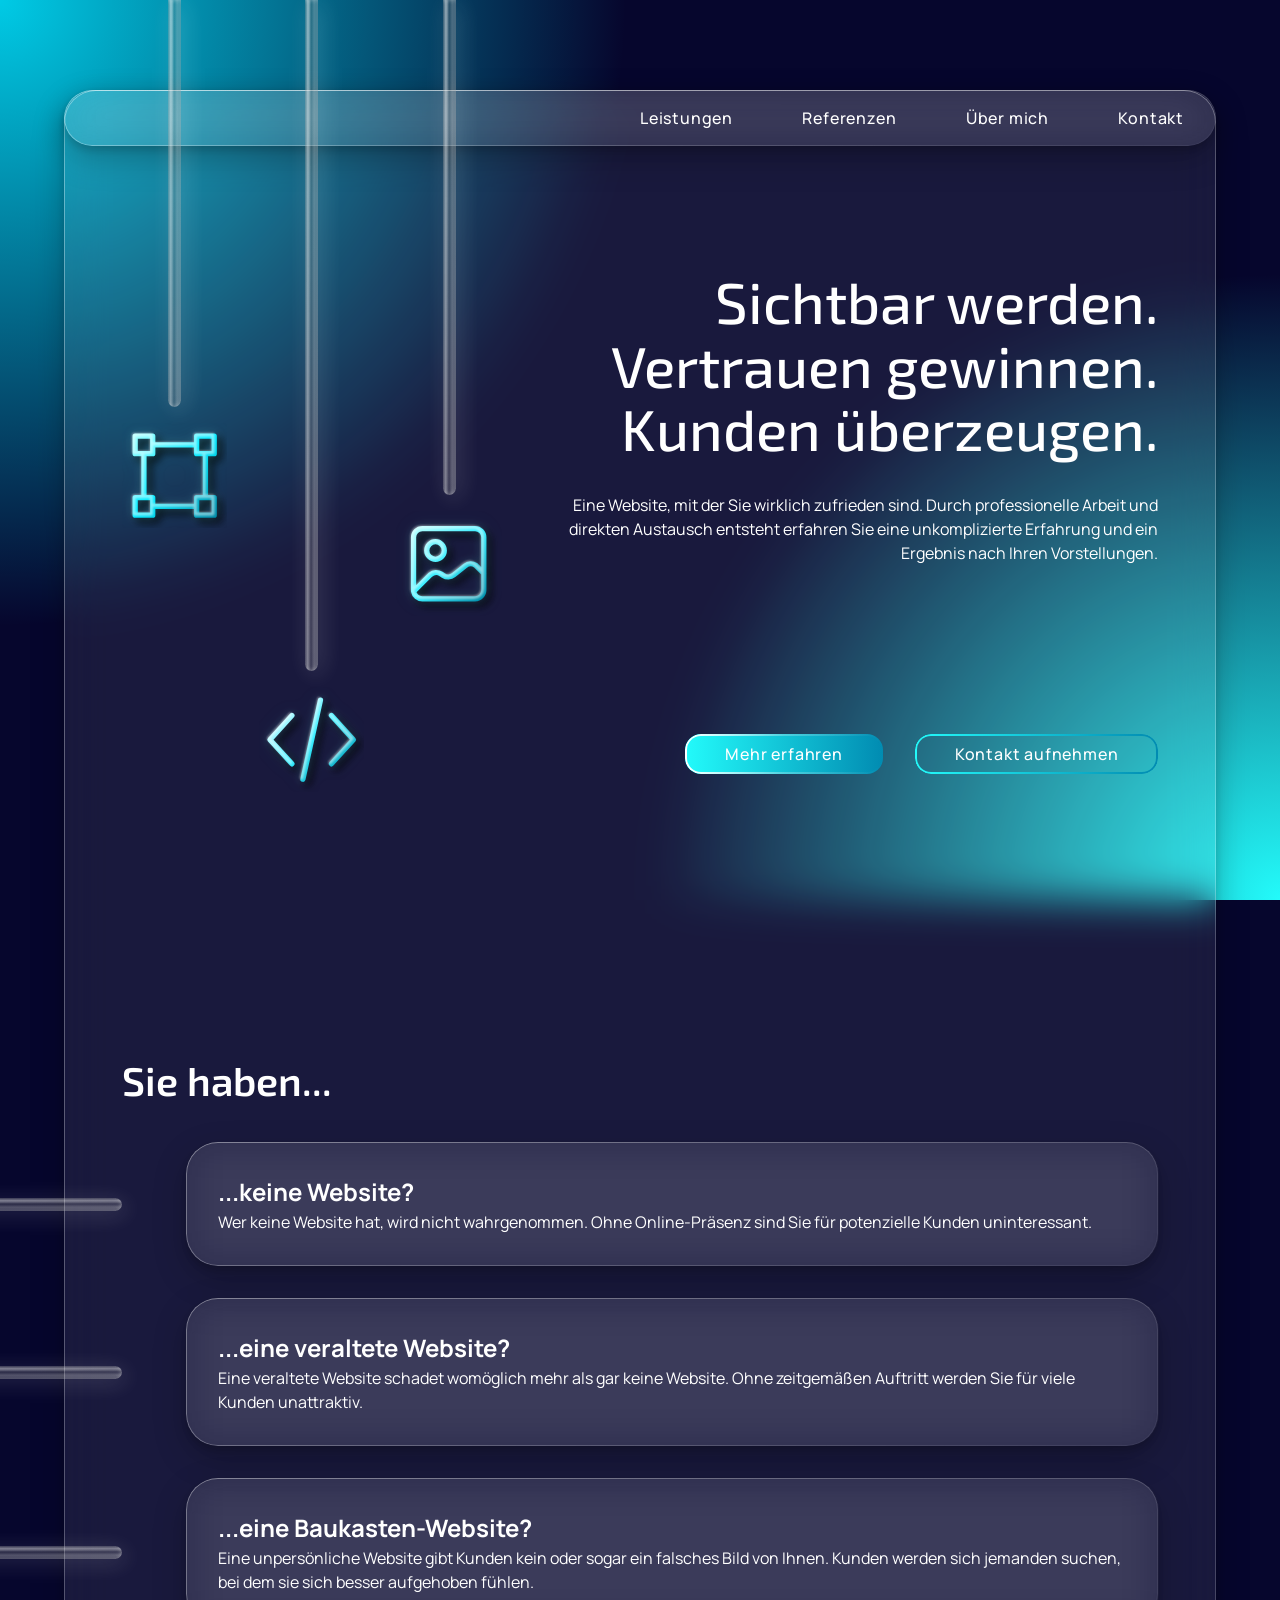
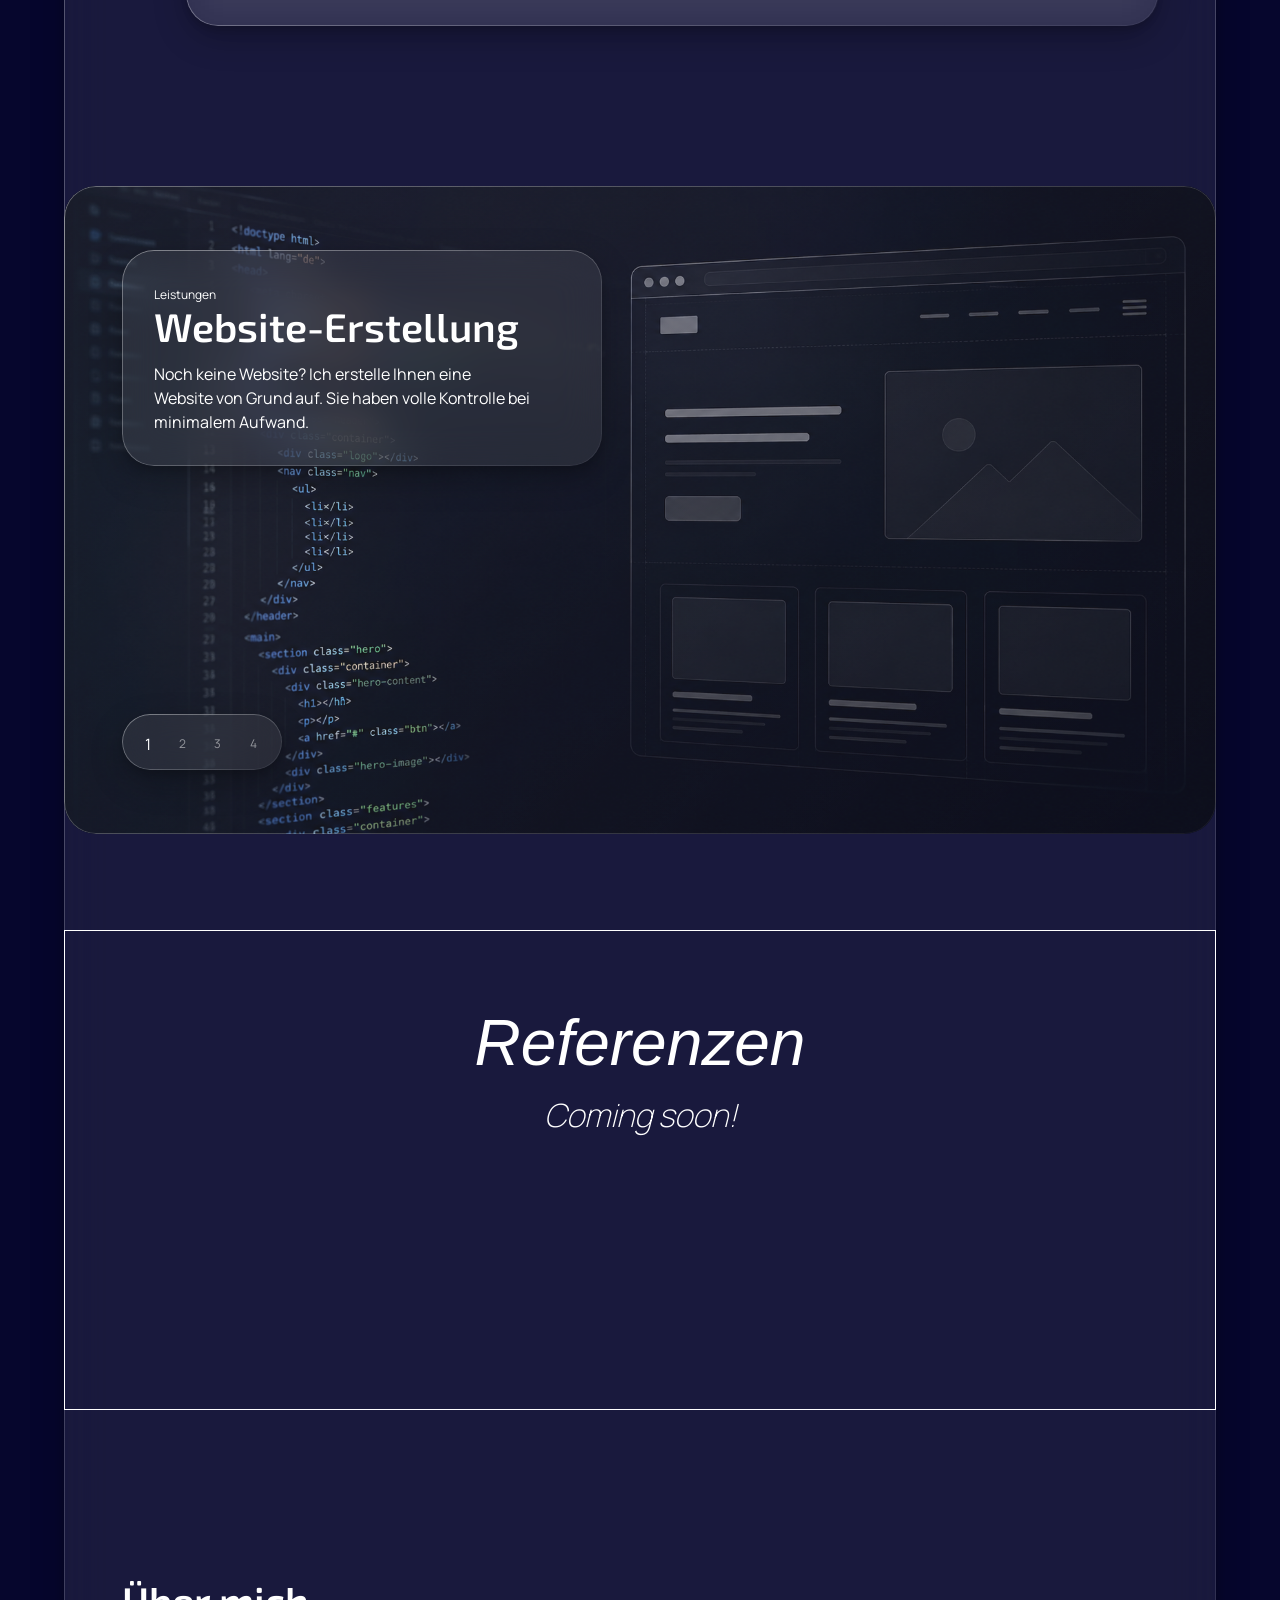
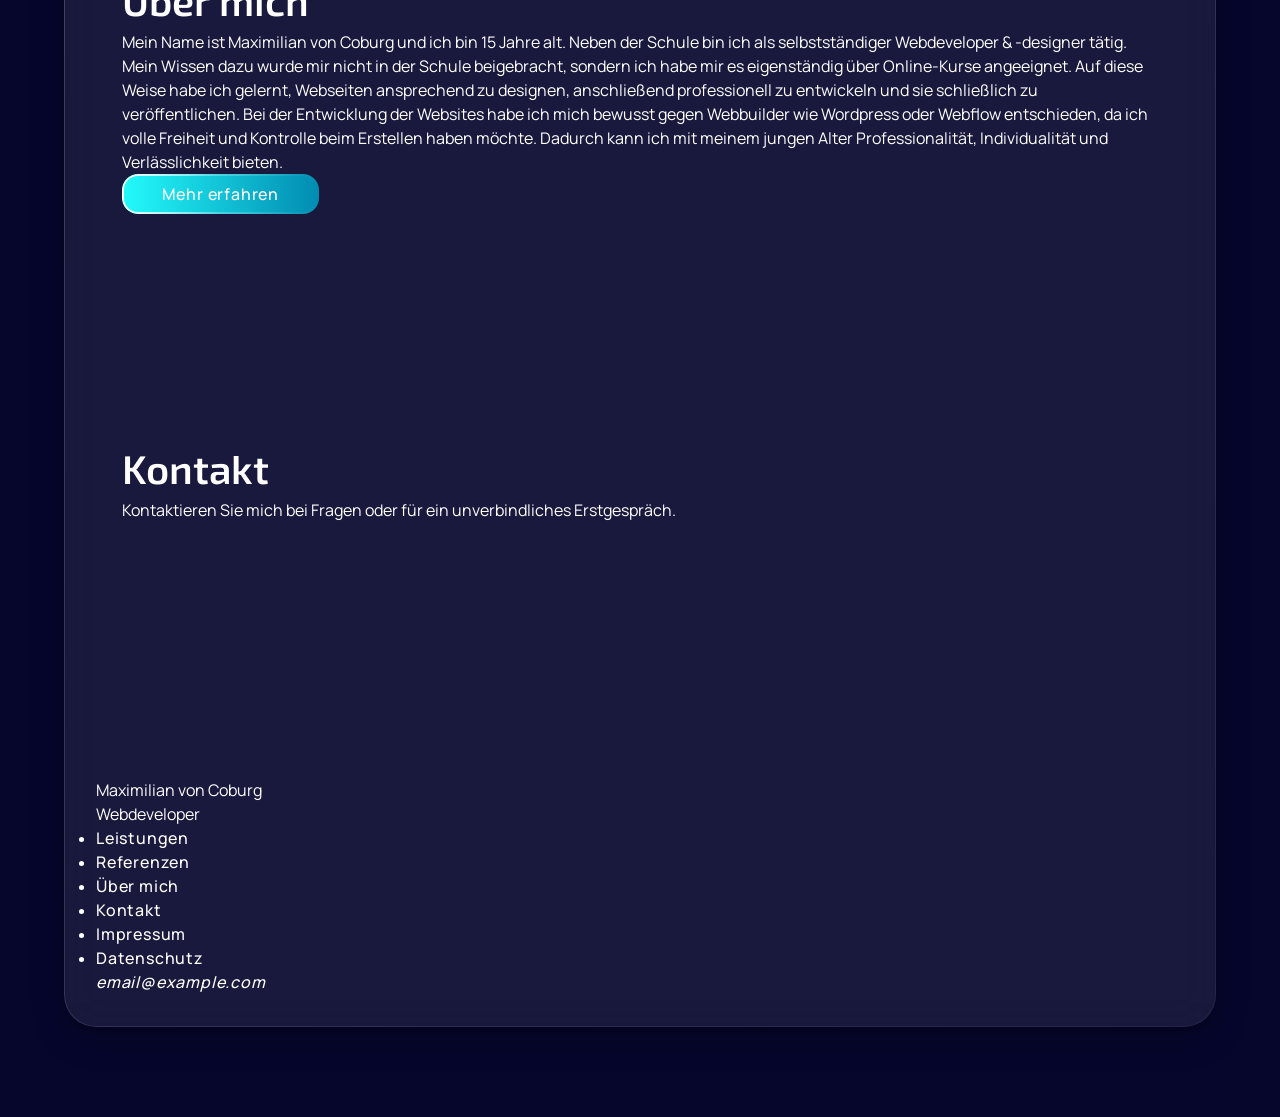
==== commit 0a030f7e: "added references placeholder" ====
--- a/index.html
+++ b/index.html
@@ -277,42 +277,9 @@
                 </div>
             </section>
 
-            <section id="references">
-                <div>
-                    <div class="headlines">
-                        <h2>Referenzen</h2>
-                    </div>
-
-                    <div class="list">
-                        <div class="item">
-                            <div class="review">
-                                <div>
-                                    <div class="content">
-                                        <p>
-                                            <span>"</span>
-                                            Lorem ipsum dolor sit amet, consetetur sadipscing elitr, sed diam nonumy eirmod tempor invidunt ut labore et dolore magna aliquyam erat, sed diam voluptua. At vero eos et accusam et justo duo dolores et ea rebum. Stet clita kasd gubergren, no sea takimata sanctus est Lorem ipsum dolor sit amet.
-                                        </p>
-
-                                        <ul>
-                                            <li>Max Mustermann</li>
-                                            <li>Musterfirma</li>
-                                            <li><a>linkzurwebsite.com</a></li>
-                                        </ul>
-                                    </div>
-
-                                    <div class="skip-buttons"></div>
-                                </div>
-                            </div>
-
-                            <div class="showcase">
-                                <div class="images"></div>
-                                <div class="cta-section">
-                                    <button class="button-primary">Ansehen</button>
-                                </div>
-                            </div>
-                        </div>
-                    </div>
-                </div>
+            <section id="references" class="references">
+                <h2>Referenzen</h2>
+                <h3>Coming soon!</h3>
             </section>
 
             <section id="about">
--- a/assets/css/style.css
+++ b/assets/css/style.css
@@ -935,7 +935,32 @@
   opacity: 1 !important;
 
   transform: scale(1.3);
-}  
+}
+
+/* References */
+
+.references {
+  border: 1px solid white;
+  height: 30rem;
+}
+
+.references h2 {
+  width: fit-content;
+  margin: auto;
+
+  font-size: 5dvw;
+  font-weight: 300;
+  font-style: italic;
+}
+
+.references h3 {
+  width: fit-content;
+  margin: auto;
+
+  font-size: 2.5dvw;
+  font-weight: 200;
+  font-style: italic;
+}
 
 /* FOOTER */
 
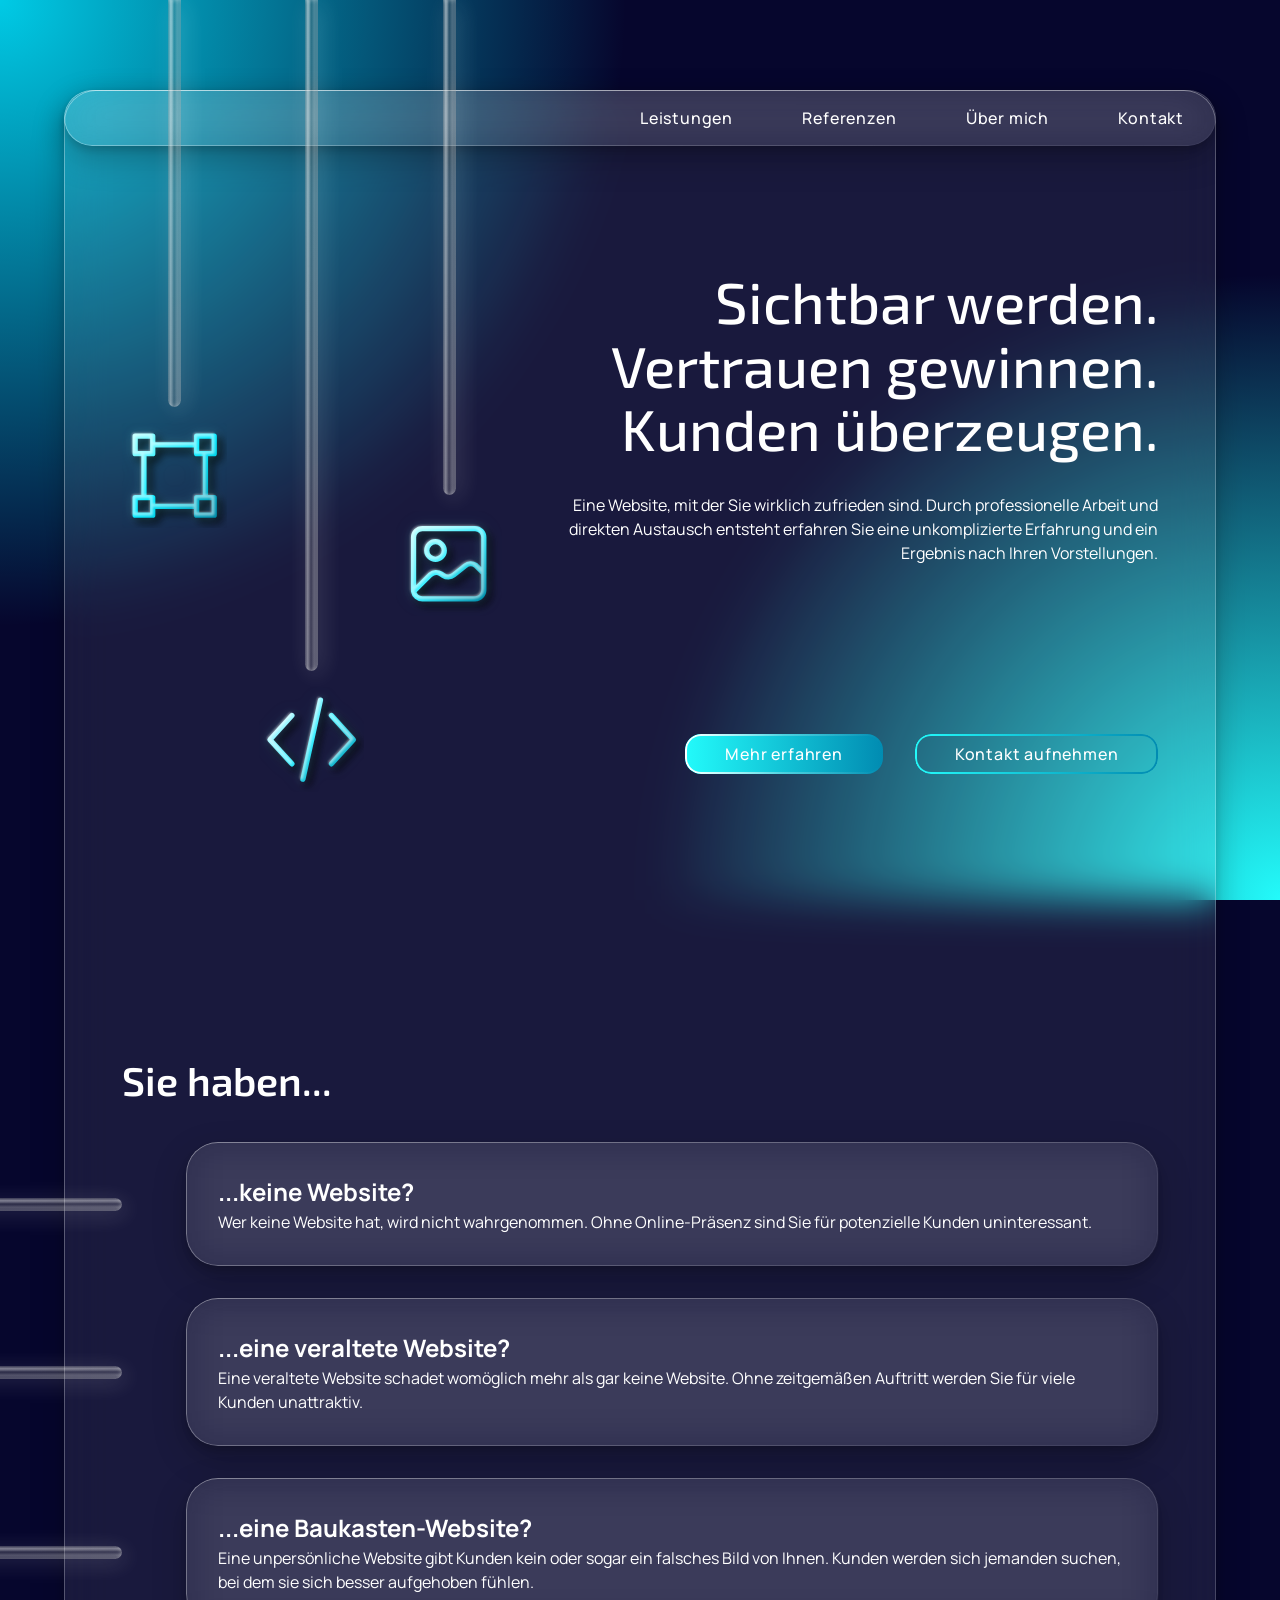
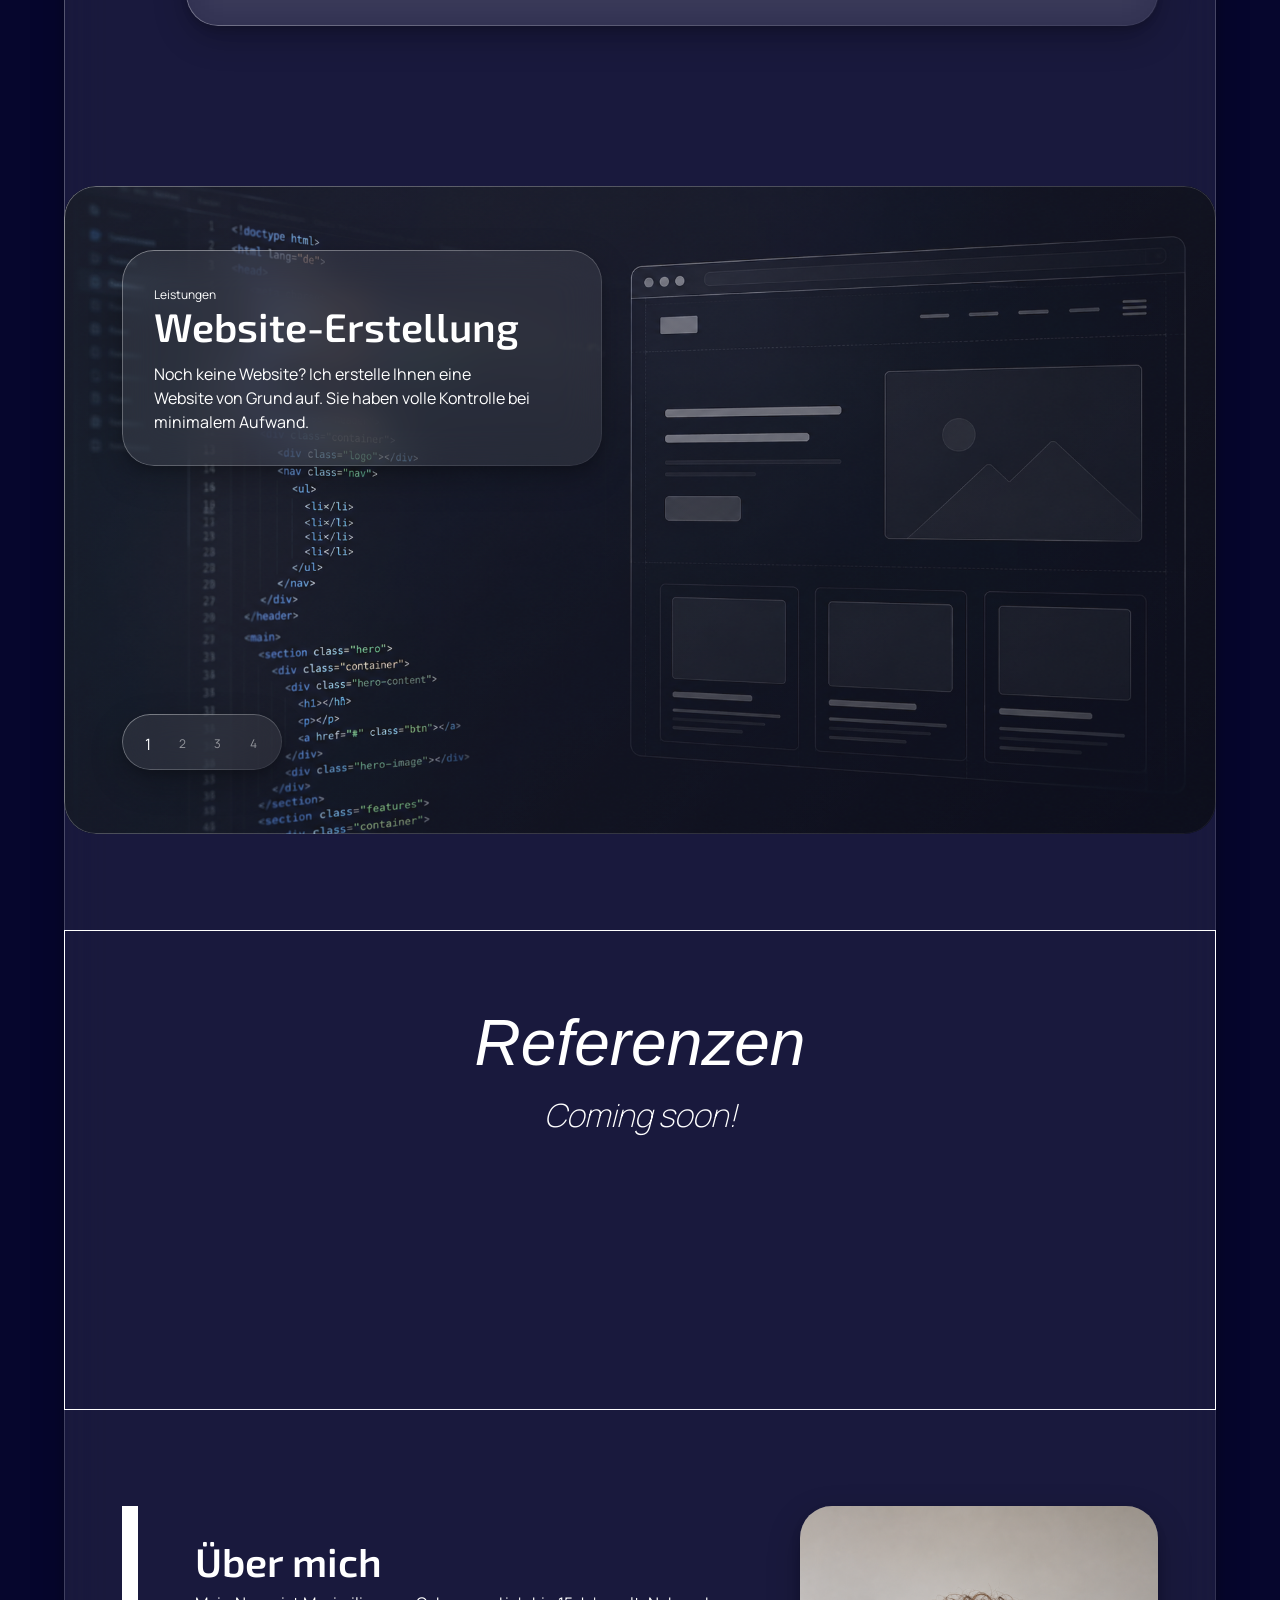
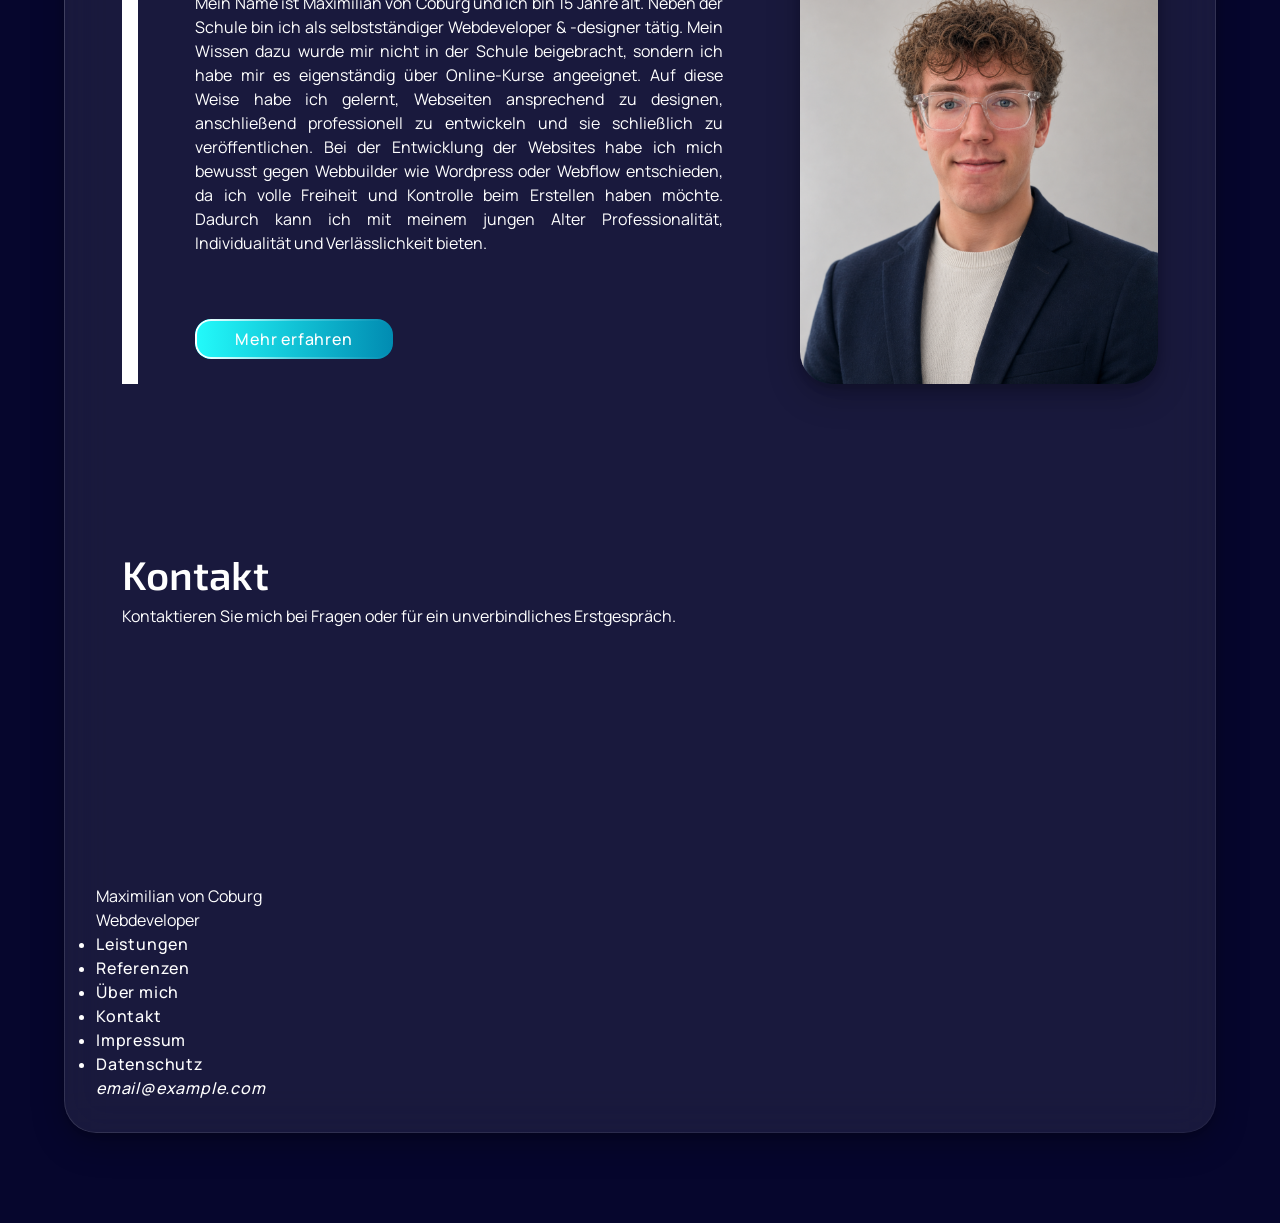
==== commit b0d50914: "added about section design" ====
--- a/index.html
+++ b/index.html
@@ -282,23 +282,21 @@
                 <h3>Coming soon!</h3>
             </section>
 
-            <section id="about">
-                <div>
-                    <div class="content">
-                        <div class="text">
-                            <h2>Über mich</h2>
-                            <p>
-                                Mein Name ist Maximilian von Coburg und ich bin 15 Jahre alt. Neben der Schule bin ich als selbstständiger Webdeveloper & -designer tätig. Mein Wissen dazu wurde mir nicht in der Schule beigebracht, sondern ich habe mir es eigenständig über Online‑Kurse angeeignet. Auf diese Weise habe ich gelernt, Webseiten ansprechend zu designen, anschließend professionell zu entwickeln und sie schließlich zu veröffentlichen. Bei der Entwicklung der Websites habe ich mich bewusst gegen Webbuilder wie Wordpress oder Webflow entschieden, da ich volle Freiheit und Kontrolle beim Erstellen haben möchte. Dadurch kann ich mit meinem jungen Alter Professionalität, Individualität und Verlässlichkeit bieten.
-                            </p>
-                        </div>
-
-                        <div class="cta-section">
-                            <button class="button-primary">Mehr erfahren</button>
-                        </div>
-                    </div>
-
-                    <div class="image"></div>
-                </div>
+            <section id="about" class="about">
+                <div class="about-content">
+                    <div class="about-text">
+                        <h2>Über mich</h2>
+                        <p>
+                            Mein Name ist Maximilian von Coburg und ich bin 15 Jahre alt. Neben der Schule bin ich als selbstständiger Webdeveloper & -designer tätig. Mein Wissen dazu wurde mir nicht in der Schule beigebracht, sondern ich habe mir es eigenständig über Online‑Kurse angeeignet. Auf diese Weise habe ich gelernt, Webseiten ansprechend zu designen, anschließend professionell zu entwickeln und sie schließlich zu veröffentlichen. Bei der Entwicklung der Websites habe ich mich bewusst gegen Webbuilder wie Wordpress oder Webflow entschieden, da ich volle Freiheit und Kontrolle beim Erstellen haben möchte. Dadurch kann ich mit meinem jungen Alter Professionalität, Individualität und Verlässlichkeit bieten.
+                        </p>
+                    </div>
+
+                    <div class="cta-section">
+                        <button class="button-primary">Mehr erfahren</button>
+                    </div>
+                </div>
+
+                <img class="portrait" src="./assets/images/about/portrait.png" alt="Portrait von Maximilian von Coburg">
             </section>
 
             <section id="contact">
--- a/assets/css/style.css
+++ b/assets/css/style.css
@@ -962,6 +962,53 @@
   font-style: italic;
 }
 
+/* About */
+
+.about {
+  display: flex;
+  align-items: center;
+  justify-content: space-between;
+
+  gap: clamp(2rem, 6vw, 8rem);
+
+  border-left: 1rem solid hsla(0, 0%, 100%, 1);
+  width: 95%;
+  padding-top: 0;
+  padding-bottom: 0;
+  margin-left: 5%
+}
+
+.about-content {
+  flex: 1;
+  min-width: 0;
+}
+
+.about-text {
+  margin-bottom: 4rem;
+}
+
+.about-text p {
+  text-align: justify;
+  hyphens: auto;
+  text-align-last: left;
+  -webkit-hyphens: auto;
+  -moz-hyphens: auto;
+}
+
+.portrait {
+    width: clamp(260px, 28vw, 420px);
+    height: auto;
+
+    border-radius: 2rem;
+
+    flex-shrink: 0;
+
+    box-shadow: 
+      0 4px 8px hsla(0, 0%, 0%, 0.15),
+      0 12px 32px hsla(0, 0%, 0%, 0.25),
+      inset 0 1px hsla(0, 0%, 100%, 0.1);
+}
+
 /* FOOTER */
 
 footer {
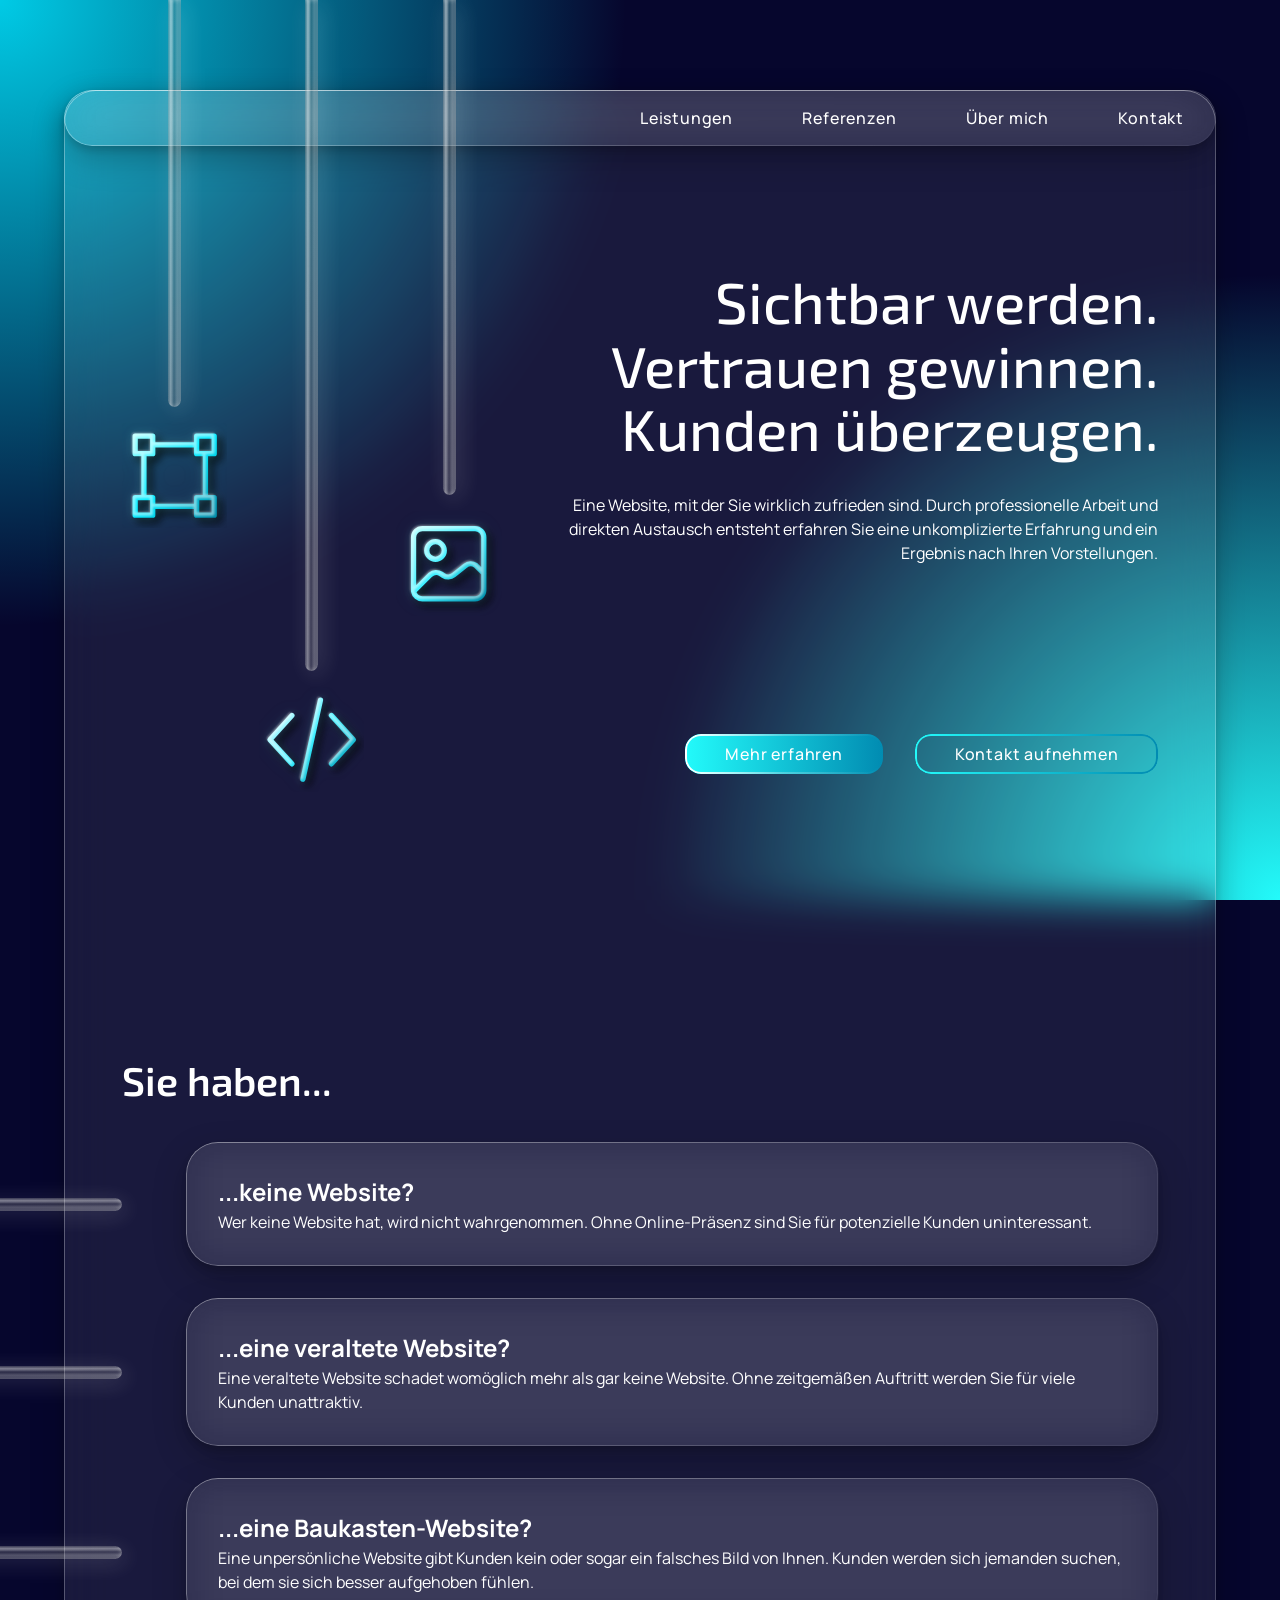
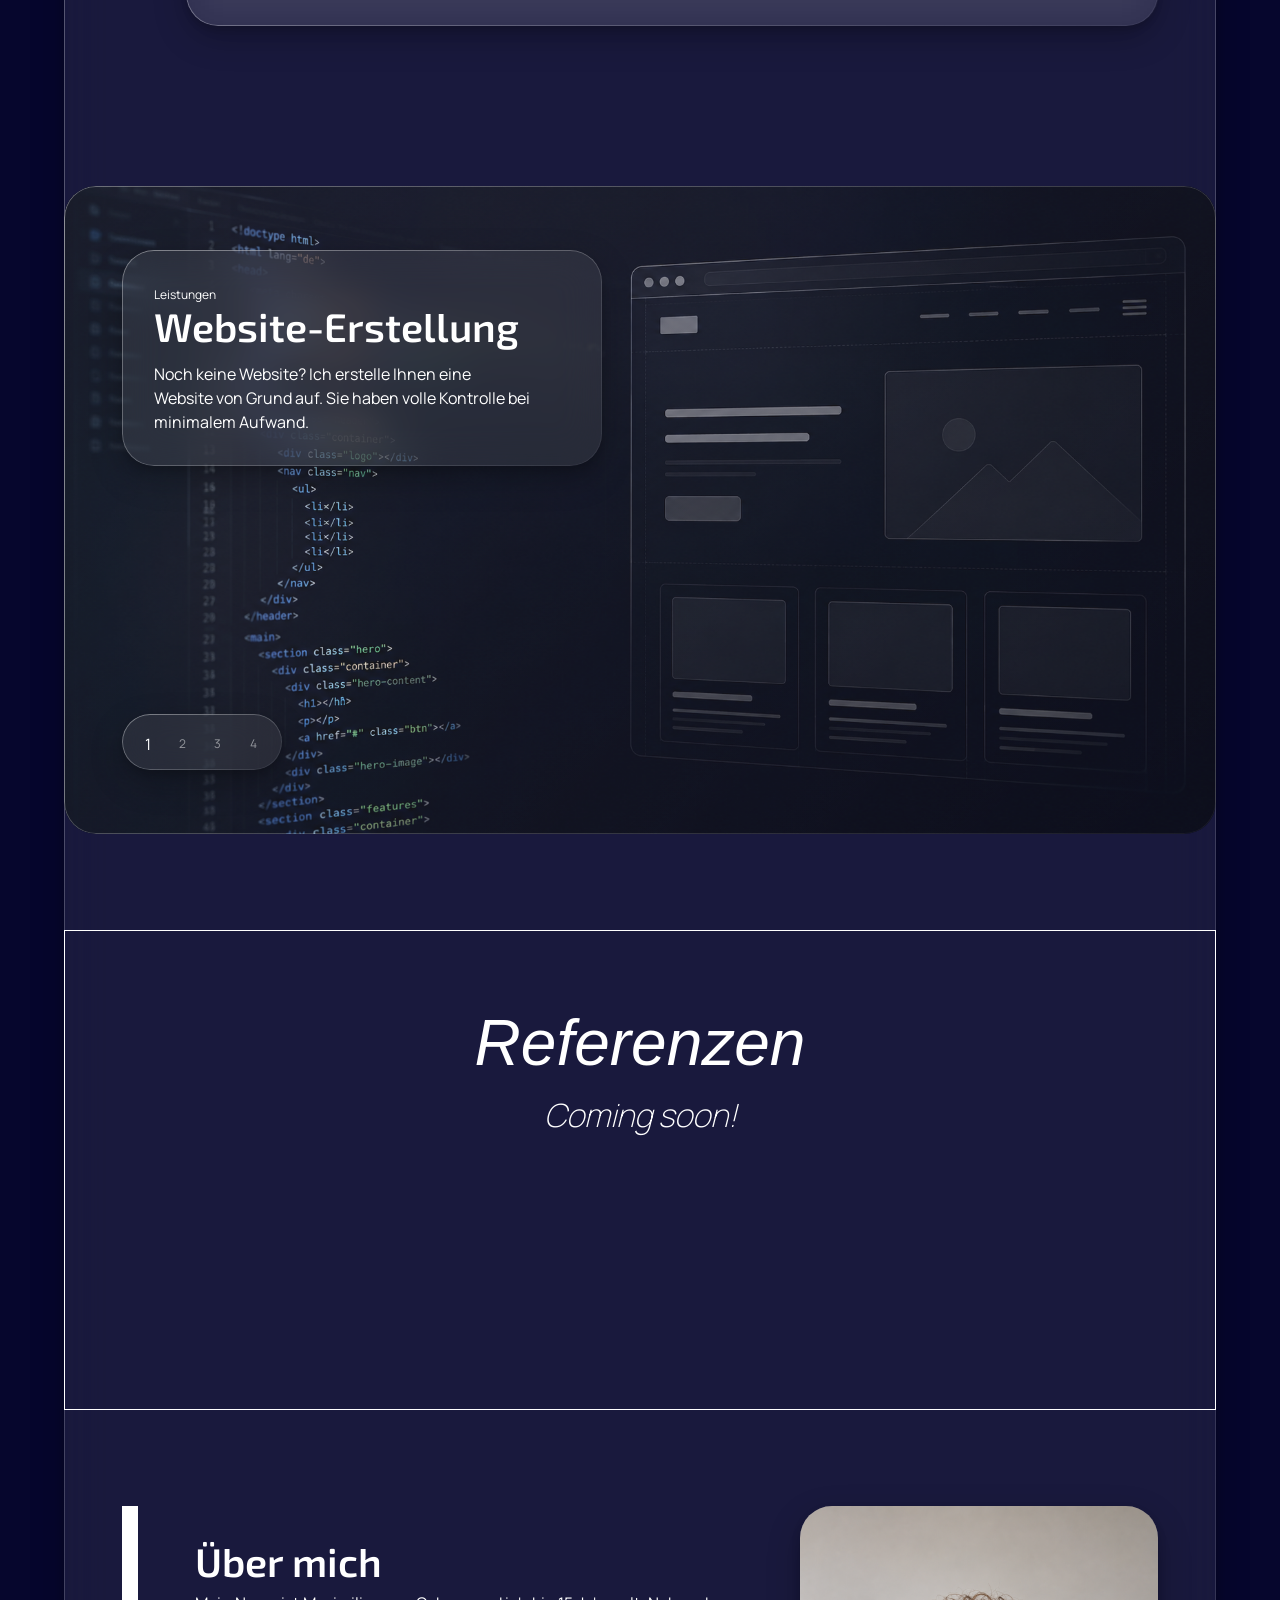
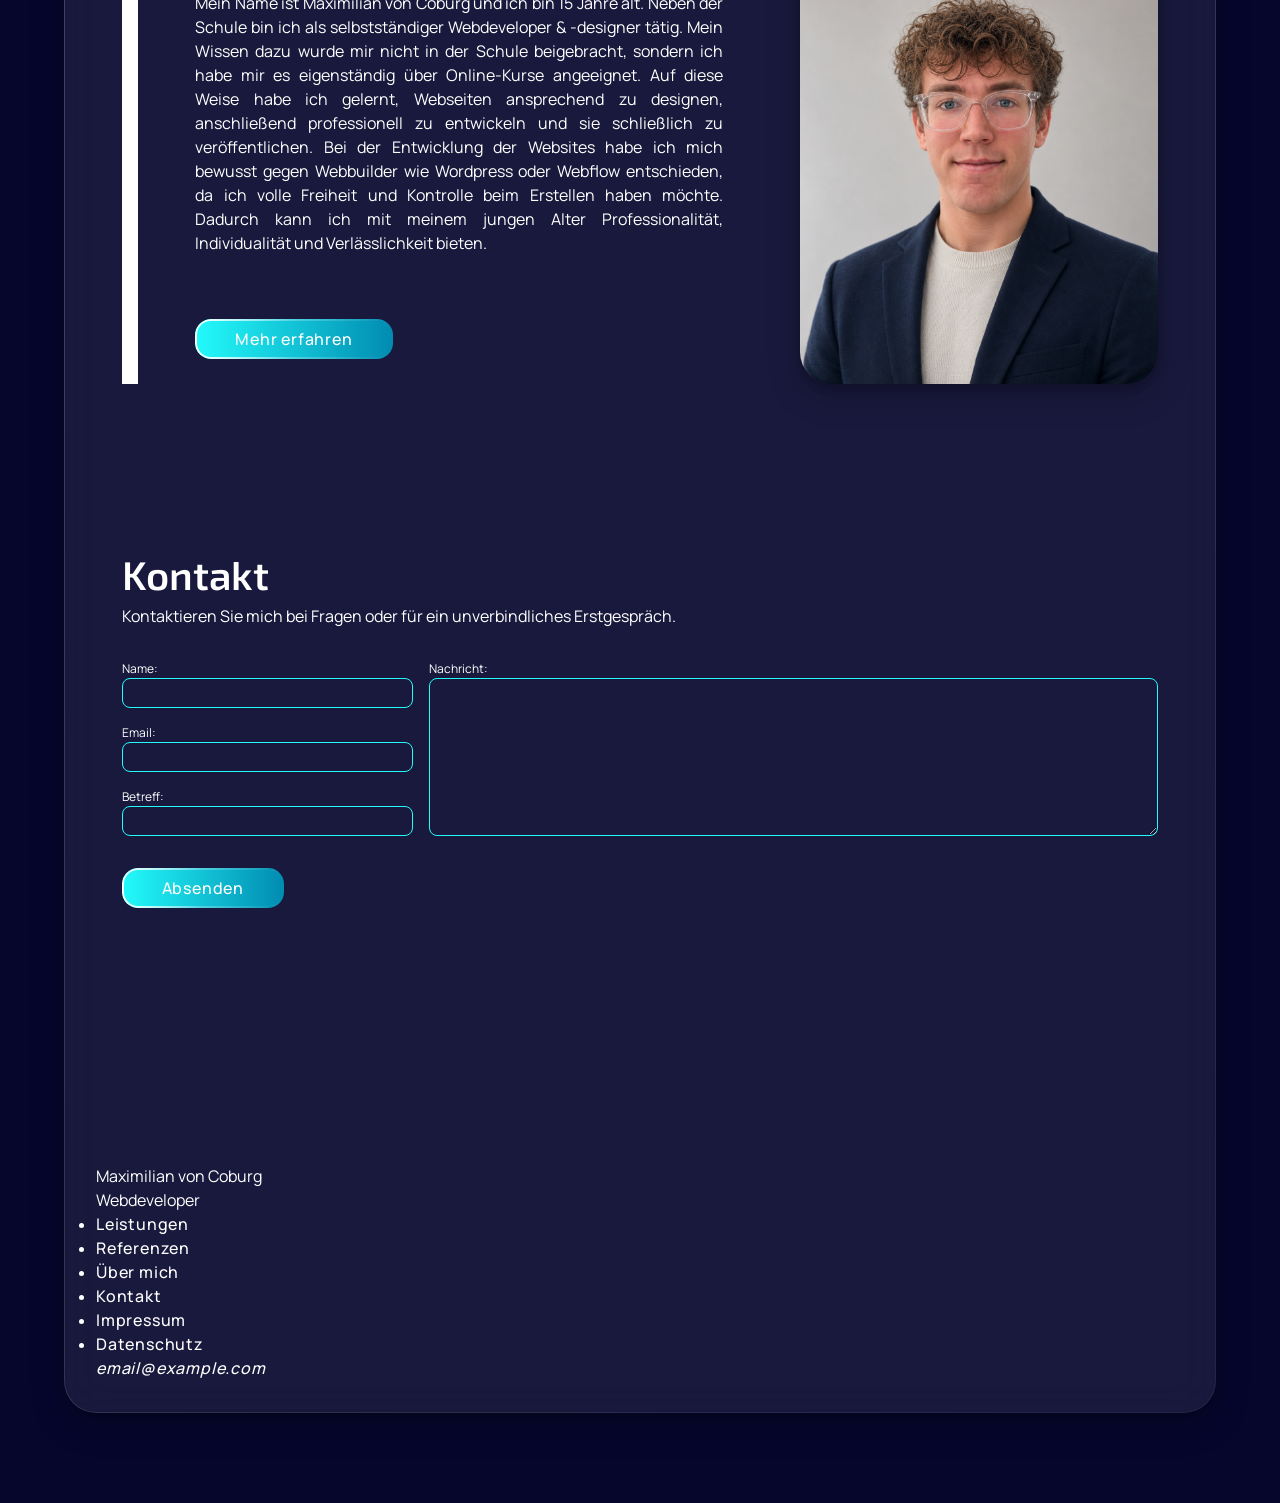
==== commit 60daa9ba: "added contact section design" ====
--- a/index.html
+++ b/index.html
@@ -300,16 +300,40 @@
             </section>
 
             <section id="contact">
-                <div>
-                    <div class="headlines">
-                        <h2>Kontakt</h2>
-                        <p>
-                            Kontaktieren Sie mich bei Fragen oder für ein unverbindliches Erstgespräch.
-                        </p>
-                    </div>
-
-                    <div class="form"></div>
-                </div>
+                <div class="contact-headlines">
+                    <h2>Kontakt</h2>
+                    <p>
+                        Kontaktieren Sie mich bei Fragen oder für ein unverbindliches Erstgespräch.
+                    </p>
+                </div>
+
+                <form>
+                    <div class="form-inputs">
+                        <div class="form-name input-field">
+                            <label for="name">Name:</label>
+                            <input type="text" id="name" name="name">
+                        </div>
+
+                        <div class="form-email input-field">
+                            <label for="email">Email:</label>
+                            <input type="email" id="email" name="email">
+                        </div>
+
+                        <div class="form-subject input-field">
+                            <label for="subject">Betreff:</label>
+                            <input type="text" id="subject" name="subject">
+                        </div>
+
+                        <div class="form-message input-field">
+                            <label for="message">Nachricht:</label>
+                            <textarea id="message" name="message"></textarea>
+                        </div>
+                    </div>
+                    
+                    <div>
+                        <button class="button-primary" type="submit">Absenden</button>
+                    </div>
+                </form>
             </section>
         </main>
 
--- a/assets/css/style.css
+++ b/assets/css/style.css
@@ -172,6 +172,21 @@
   font-family: var(--anchor-font);
   font-size: 1rem;
   font-weight: 400;
+  color: var(--color-base-bright);
+}
+
+label {
+  font-family: var(--secondary-font);
+  font-size: 0.75rem;
+  font-weight: 400;
+  color: var(--color-base-bright);
+}
+
+input, textarea {
+  font-family: var(--secondary-font);
+  font-size: 1rem;
+  font-weight: 500;
+  letter-spacing: 0.05rem;
   color: var(--color-base-bright);
 }
 
@@ -1009,6 +1024,70 @@
       inset 0 1px hsla(0, 0%, 100%, 0.1);
 }
 
+/* Contact */
+
+.contact-headlines {
+  margin-bottom: 2rem;
+}
+
+.form-inputs {
+  display: grid;
+
+  grid-template-columns: 2fr 5fr;
+  grid-template-rows: repeat(3, 3rem);
+
+  grid-template-areas: 
+    "name message"
+    "email message"
+    "subject message";
+
+  gap: 1rem;
+
+  margin-bottom: 2rem;
+}
+
+.form-name {
+  grid-area: "name";
+}
+
+.form-email {
+  grid-area: "email";
+}
+
+.form-subject {
+  grid-area: "subject";
+}
+
+.form-message {
+  grid-area: message;
+}
+
+.input-field {
+  display: flex;
+  flex-direction: column;
+}
+
+.input-field input, .input-field textarea {
+  flex: 1;
+}
+
+label {
+  display: block;
+}
+
+input, textarea {
+  border: 1px solid var(--accent-bright);
+  border-radius: 0.5rem;
+
+  background: transparent;
+
+  width: 100%;
+}
+
+input:focus, textarea:focus {
+  outline: 1.5px solid var(--accent-bright);
+}
+
 /* FOOTER */
 
 footer {
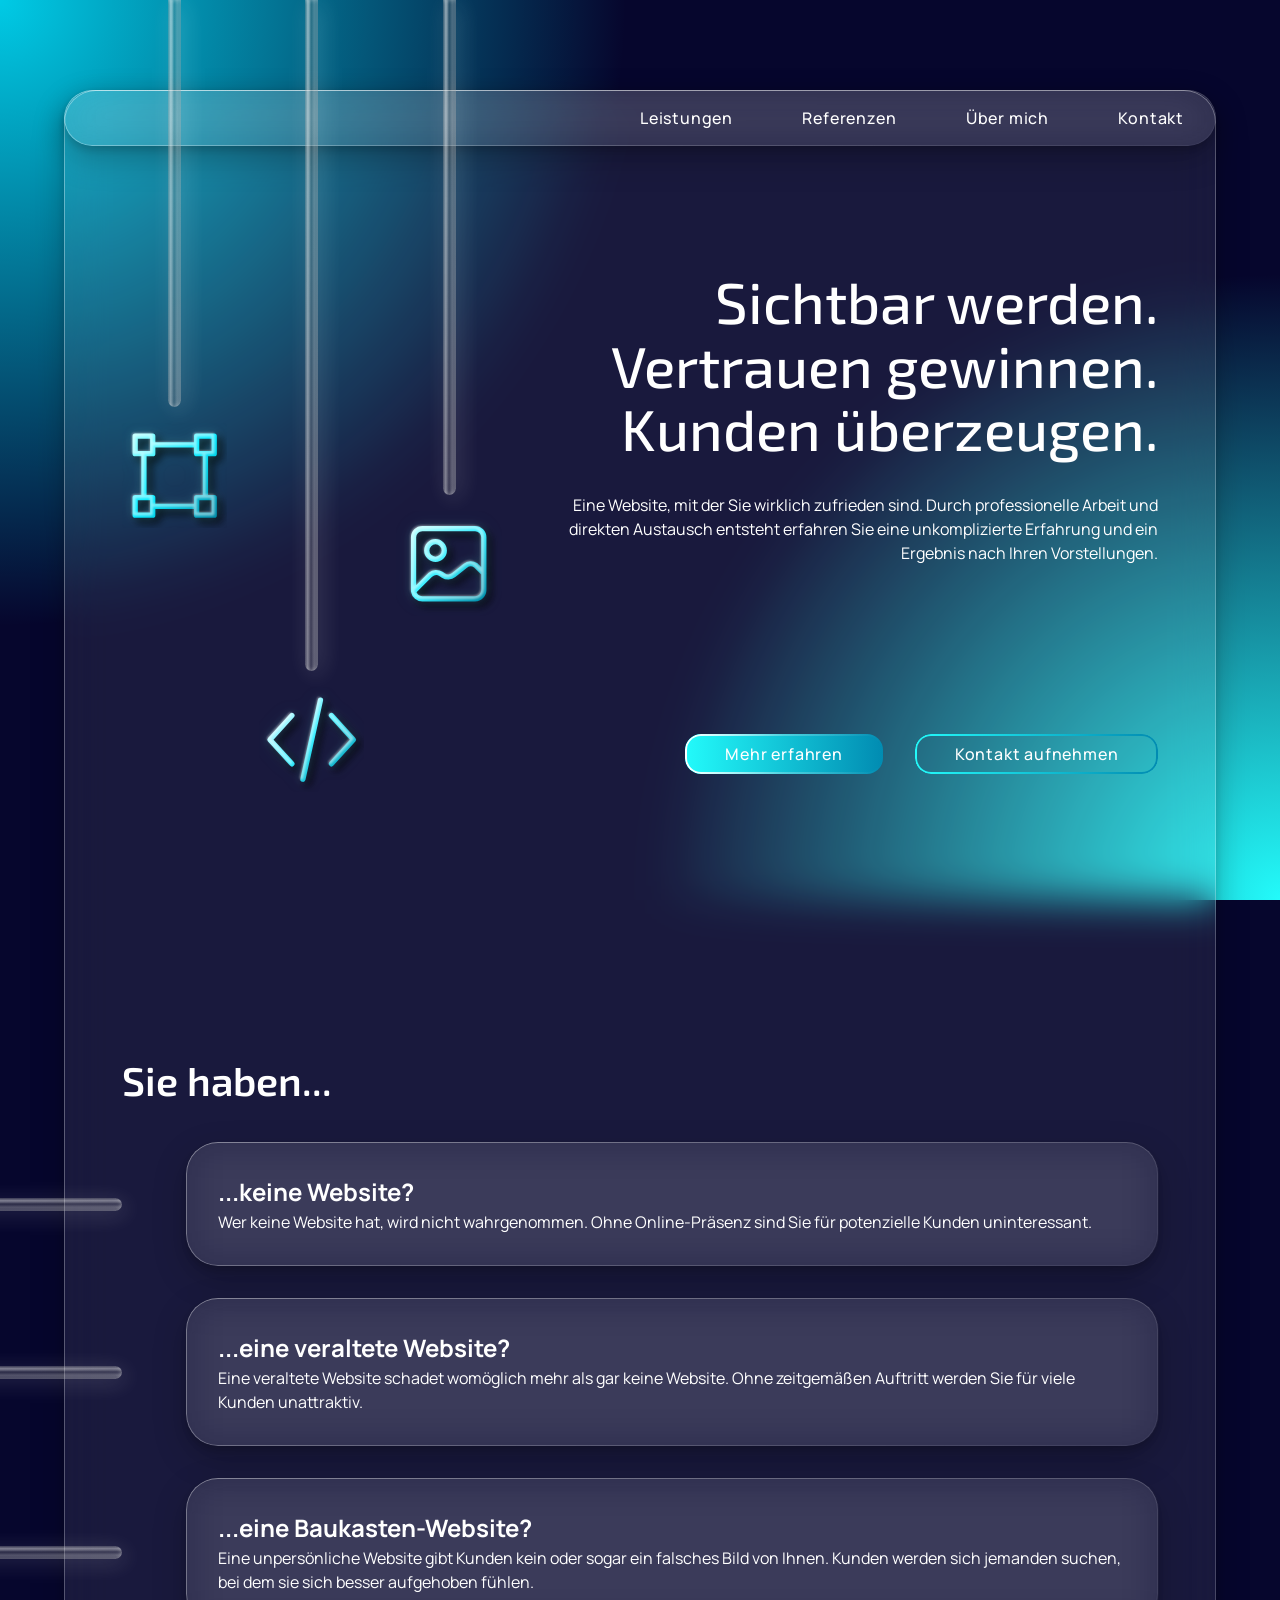
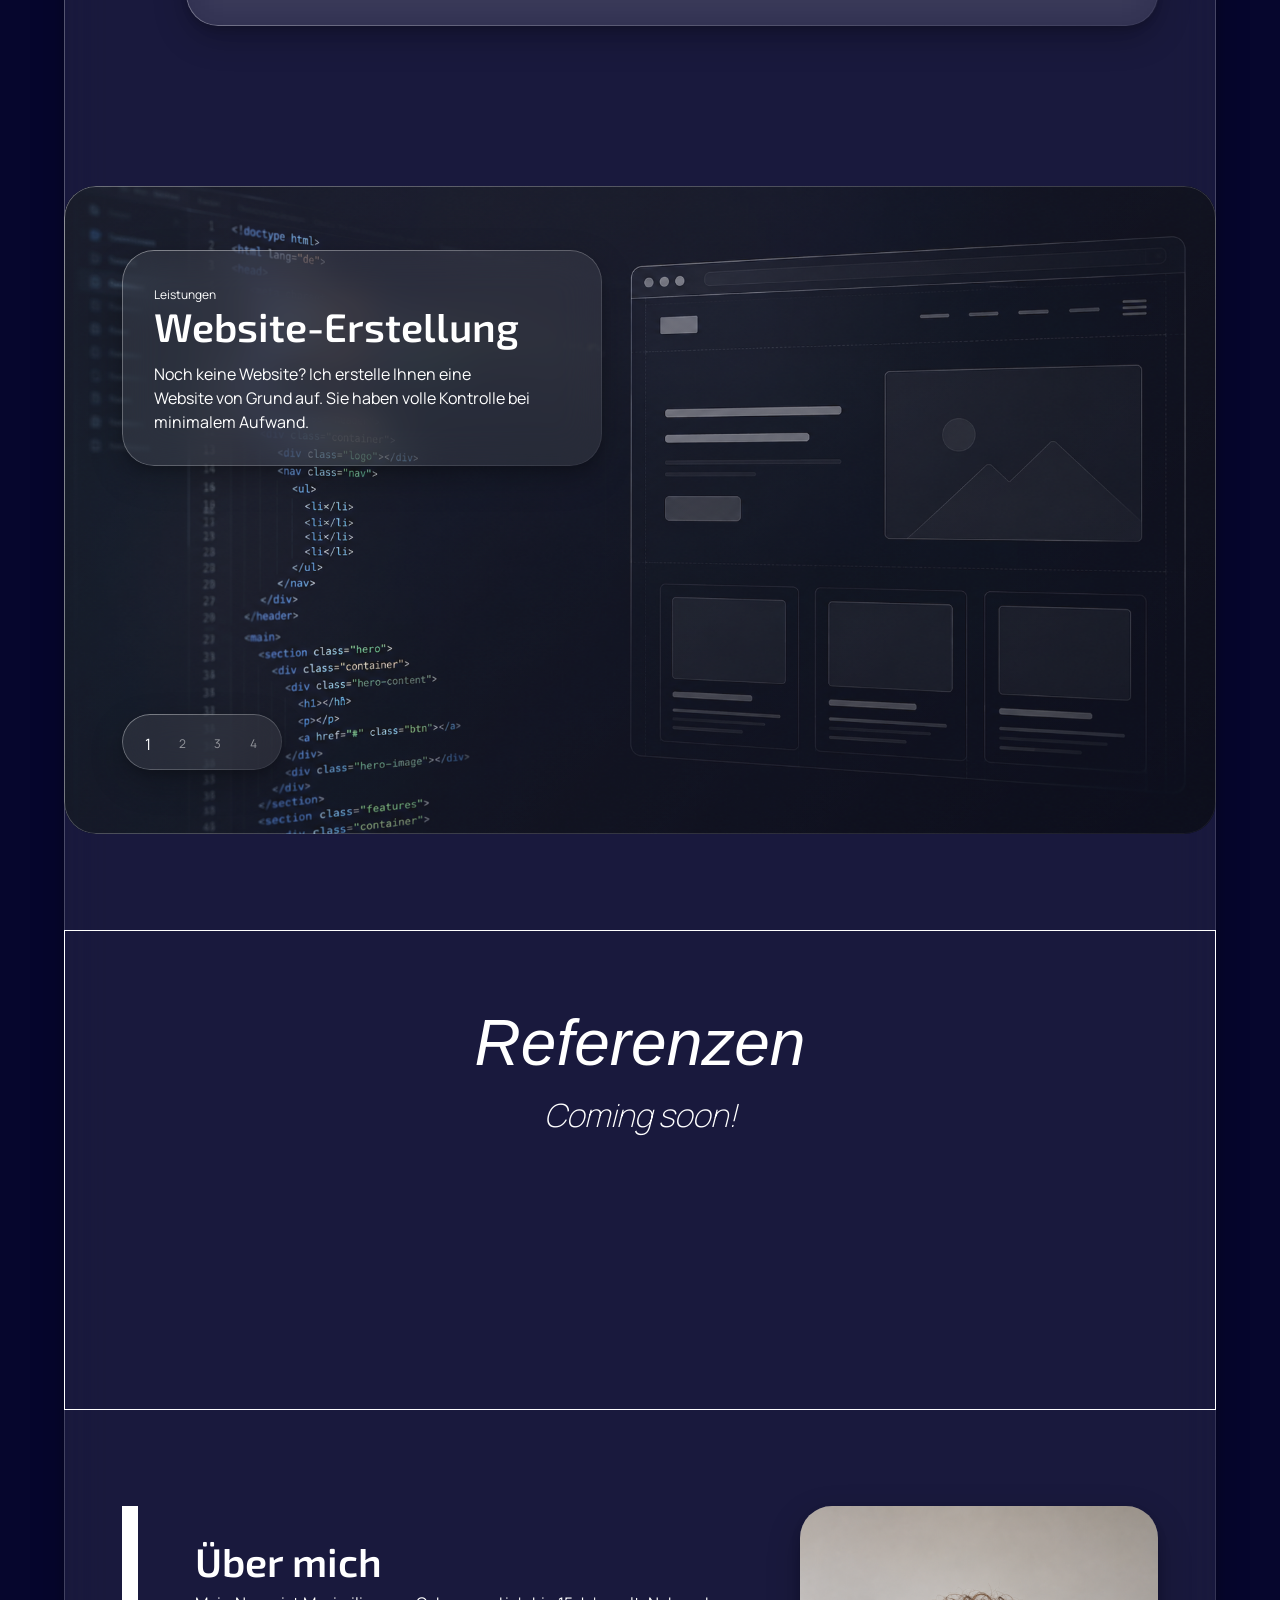
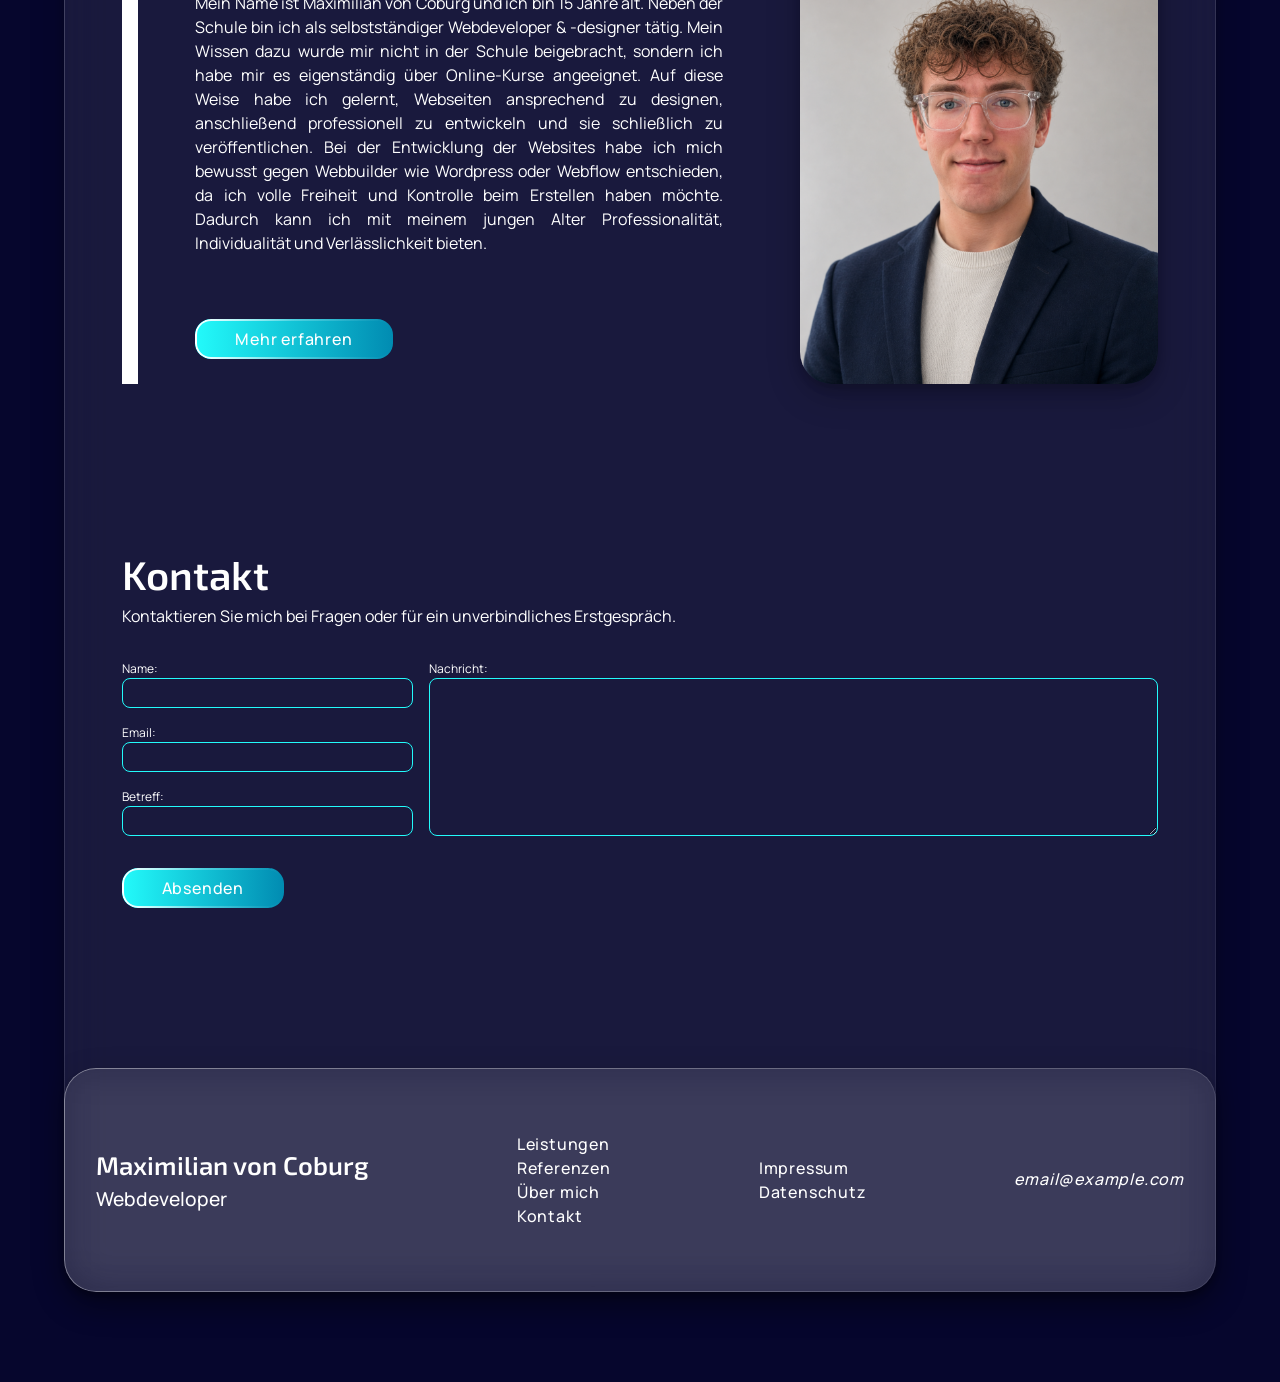
==== commit c22adc1e: "added footer design" ====
--- a/index.html
+++ b/index.html
@@ -337,13 +337,13 @@
             </section>
         </main>
 
-        <footer>
-            <div class="info">
-                <p>Maximilian von Coburg</p>
-                <p>Webdeveloper</p>
+        <footer class="glass-container">
+            <div class="footer-info">
+                <h2>Maximilian von Coburg</p>
+                <h3>Webdeveloper</p>
             </div>
 
-            <div class="nav">
+            <div class="footer-nav">
                 <ul>
                     <li>
                         <a>Leistungen</a>
@@ -360,7 +360,7 @@
                 </ul>
             </div>
 
-            <div class="legal">
+            <div class="footer-legal">
                 <ul>
                     <li>
                         <a>Impressum</a>
@@ -371,7 +371,7 @@
                 </ul>
             </div>
 
-            <address>
+            <address class="footer-contact">
                 <a>email@example.com</a>
             </address>
         </footer>
--- a/assets/css/style.css
+++ b/assets/css/style.css
@@ -1092,5 +1092,23 @@
 
 footer {
   width: 100%;
-  padding: 6rem 2rem 2rem;
+  padding: 4rem 2rem;
+
+  display: flex;
+
+  justify-content: space-between;
+  align-items: center;
+}
+
+.footer-info h2 {
+  font-size: clamp(1.5rem, 2dvw, 2rem);
+}
+
+.footer-info h3 {
+  font-size: clamp(1rem, 1.5dvw, 1.5rem);
+  font-weight: 500;
+}
+
+.footer-nav ul, .footer-legal ul {
+  list-style: none;
 }
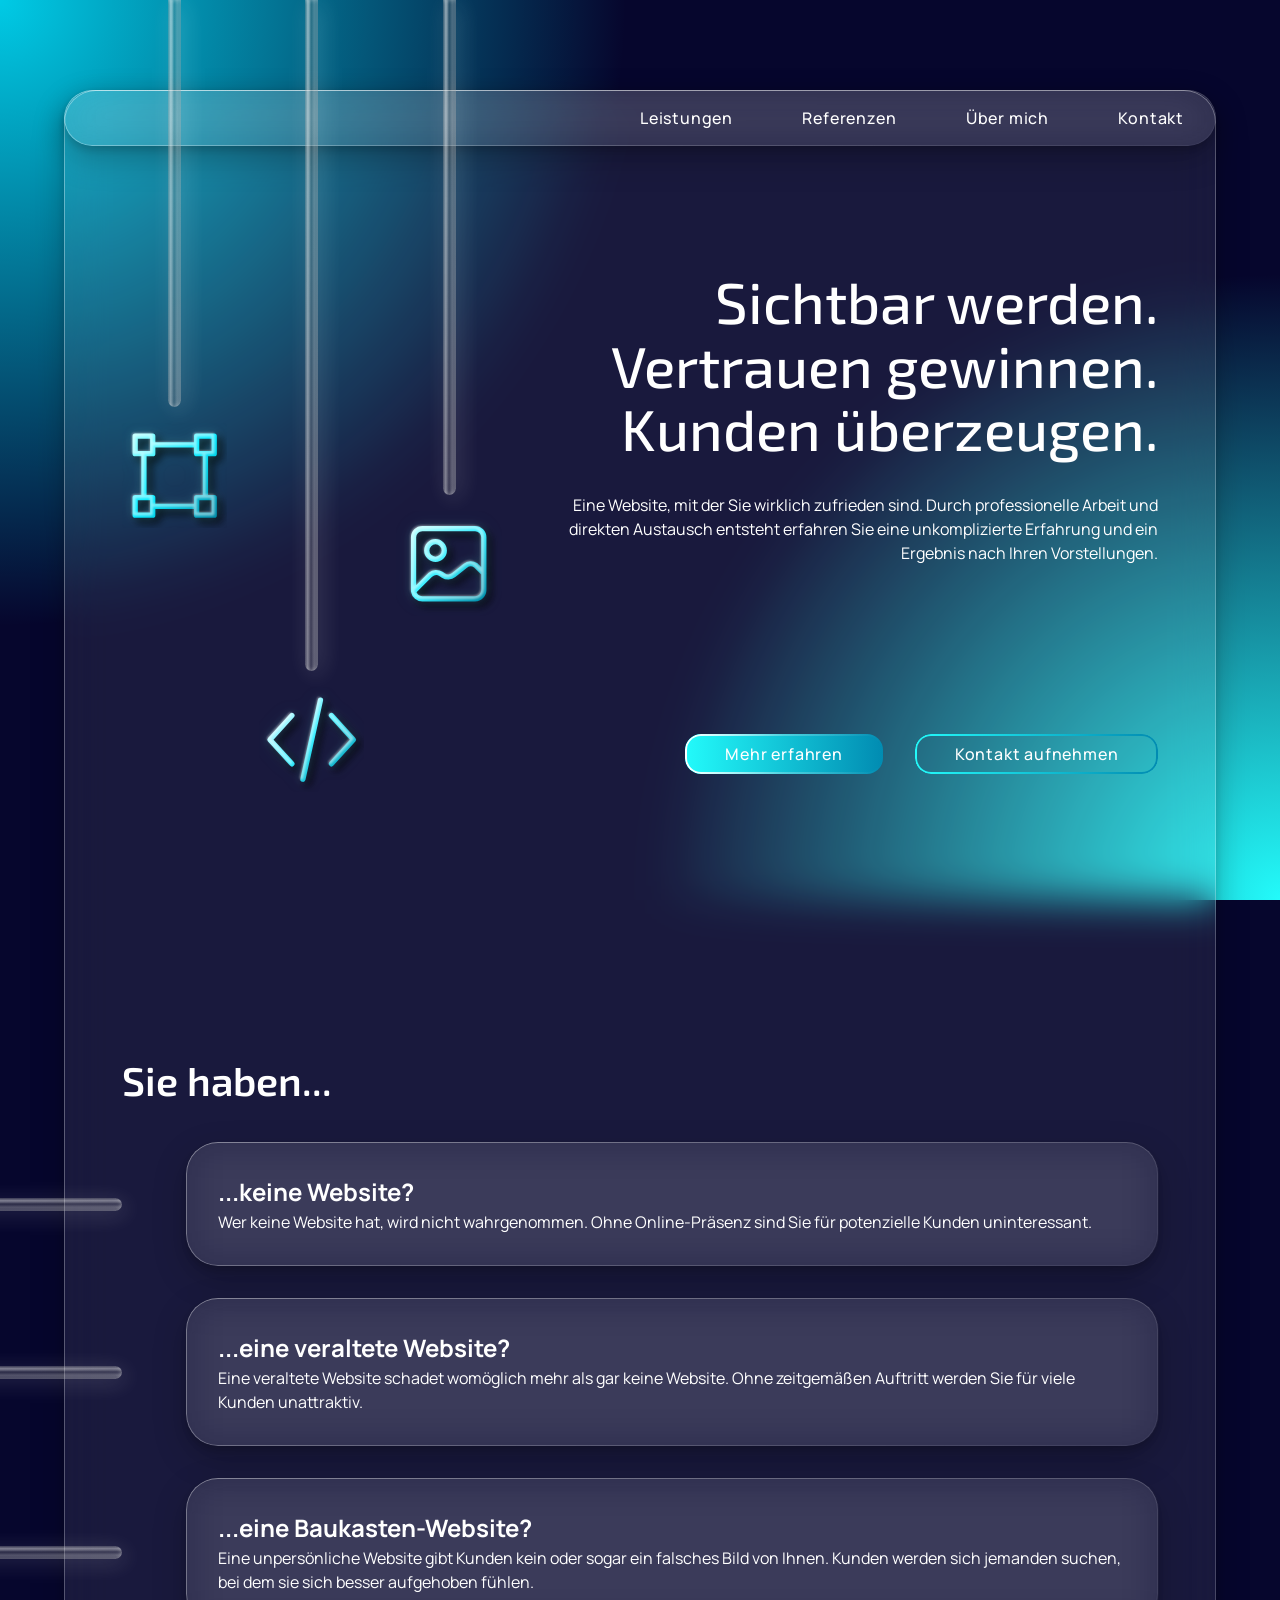
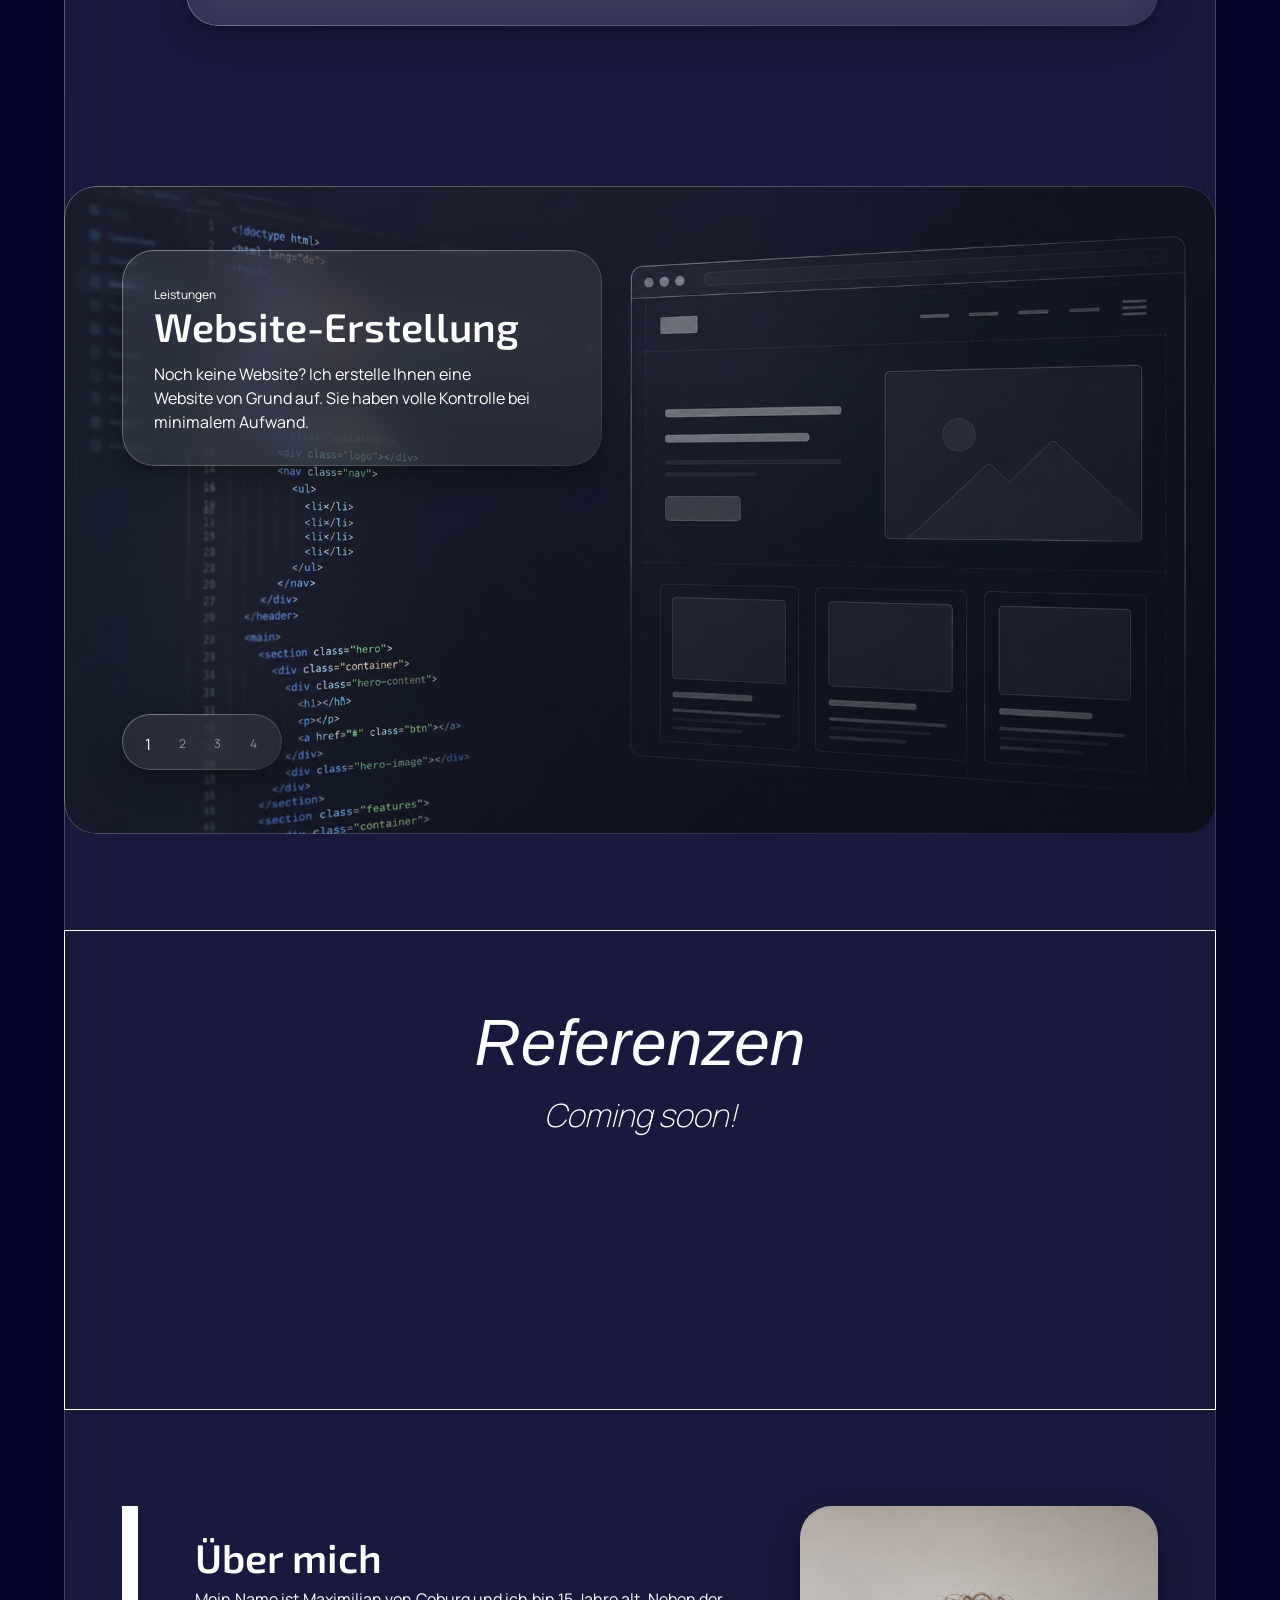
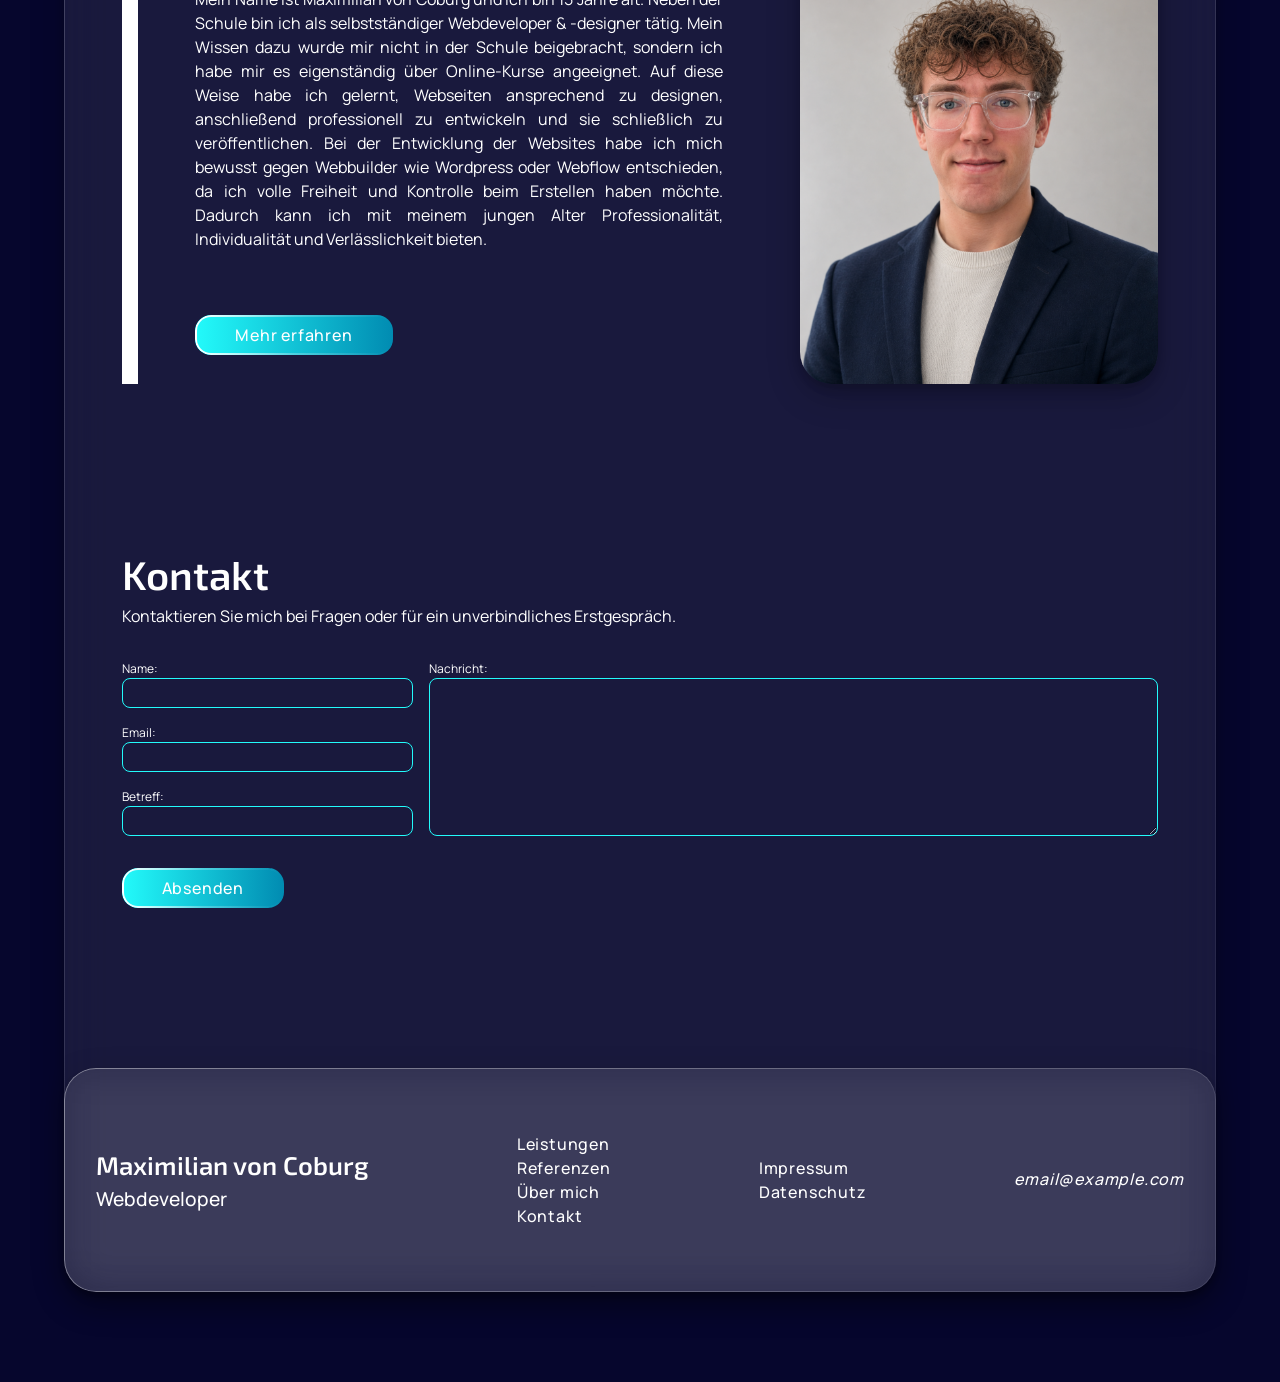
==== commit d8d5a5b8: "added link functionality" ====
--- a/index.html
+++ b/index.html
@@ -17,16 +17,16 @@
             <nav>
                 <ul class="navbar">
                     <li>
-                        <a>Leistungen</a>
-                    </li>
-                    <li>
-                        <a>Referenzen</a>
-                    </li>
-                    <li>
-                        <a>Über mich</a>
-                    </li>
-                    <li>
-                        <a>Kontakt</a>
+                        <a href="#services">Leistungen</a>
+                    </li>
+                    <li>
+                        <a href="#references">Referenzen</a>
+                    </li>
+                    <li>
+                        <a href="#about">Über mich</a>
+                    </li>
+                    <li>
+                        <a href="#contact">Kontakt</a>
                     </li>
                 </ul>
 
@@ -197,8 +197,8 @@
                     </div>
 
                     <div class="hero-cta">
-                        <button class="button-primary">Mehr erfahren</button>
-                        <button class="button-secondary">Kontakt aufnehmen</button>
+                        <a class="button-primary" href="#services">Mehr erfahren</a>
+                        <a class="button-secondary" href="#contact">Kontakt aufnehmen</a>
                     </div>
                 </div>
             </section>
@@ -241,7 +241,7 @@
                 </div>
             </section>
 
-            <section class="services">
+            <section id="services" class="services">
                 <div class="bg-slide service-1 active"></div>
                 <div class="bg-slide service-2 exit-right"></div>
                 <div class="bg-slide service-3 exit-right"></div>
@@ -292,14 +292,14 @@
                     </div>
 
                     <div class="cta-section">
-                        <button class="button-primary">Mehr erfahren</button>
+                        <a class="button-primary">Mehr erfahren</a>
                     </div>
                 </div>
 
                 <img class="portrait" src="./assets/images/about/portrait.png" alt="Portrait von Maximilian von Coburg">
             </section>
 
-            <section id="contact">
+            <section id="contact" class="contact">
                 <div class="contact-headlines">
                     <h2>Kontakt</h2>
                     <p>
@@ -346,16 +346,16 @@
             <div class="footer-nav">
                 <ul>
                     <li>
-                        <a>Leistungen</a>
-                    </li>
-                    <li>
-                        <a>Referenzen</a>
-                    </li>
-                    <li>
-                        <a>Über mich</a>
-                    </li>
-                    <li>
-                        <a>Kontakt</a>
+                        <a href="#services">Leistungen</a>
+                    </li>
+                    <li>
+                        <a href="#references">Referenzen</a>
+                    </li>
+                    <li>
+                        <a href="#about">Über mich</a>
+                    </li>
+                    <li>
+                        <a href="#contact">Kontakt</a>
                     </li>
                 </ul>
             </div>
@@ -363,10 +363,10 @@
             <div class="footer-legal">
                 <ul>
                     <li>
-                        <a>Impressum</a>
-                    </li>
-                    <li>
-                        <a>Datenschutz</a>
+                        <a href="legal/impressum.html">Impressum</a>
+                    </li>
+                    <li>
+                        <a href="legal/datenschutz.html">Datenschutz</a>
                     </li>
                 </ul>
             </div>
--- a/assets/css/style.css
+++ b/assets/css/style.css
@@ -76,6 +76,10 @@
 
 /* GLOBAL STYLES */
 
+html {
+  scroll-behavior: smooth;
+}
+
 /* Typography */
 
 h1 {
@@ -142,7 +146,9 @@
   font-weight: 500;
   letter-spacing: 0.05rem;
   color: var(--color-base-bright);
+
   cursor: pointer;
+  text-decoration: none;
 
   display: inline-block;
   transition: all 0.75s ease;
@@ -165,6 +171,7 @@
     font-weight: 500;
     letter-spacing: 0.05rem;
     color: var(--color-base-bright);
+
     cursor: pointer;
 }
 
@@ -230,6 +237,8 @@
 .button-primary:hover {
   filter: brightness(1.1);
   transform: translateY(-0.1rem);
+
+  color: var(--color-base-bright);
 }
 
 .button-primary:hover::before {
@@ -295,6 +304,8 @@
 .button-secondary:hover {
   filter: brightness(1.1);
   transform: translateY(-0.1rem);
+
+  color: var(--color-base-bright);
 }
 
 .button-secondary:hover:after {
